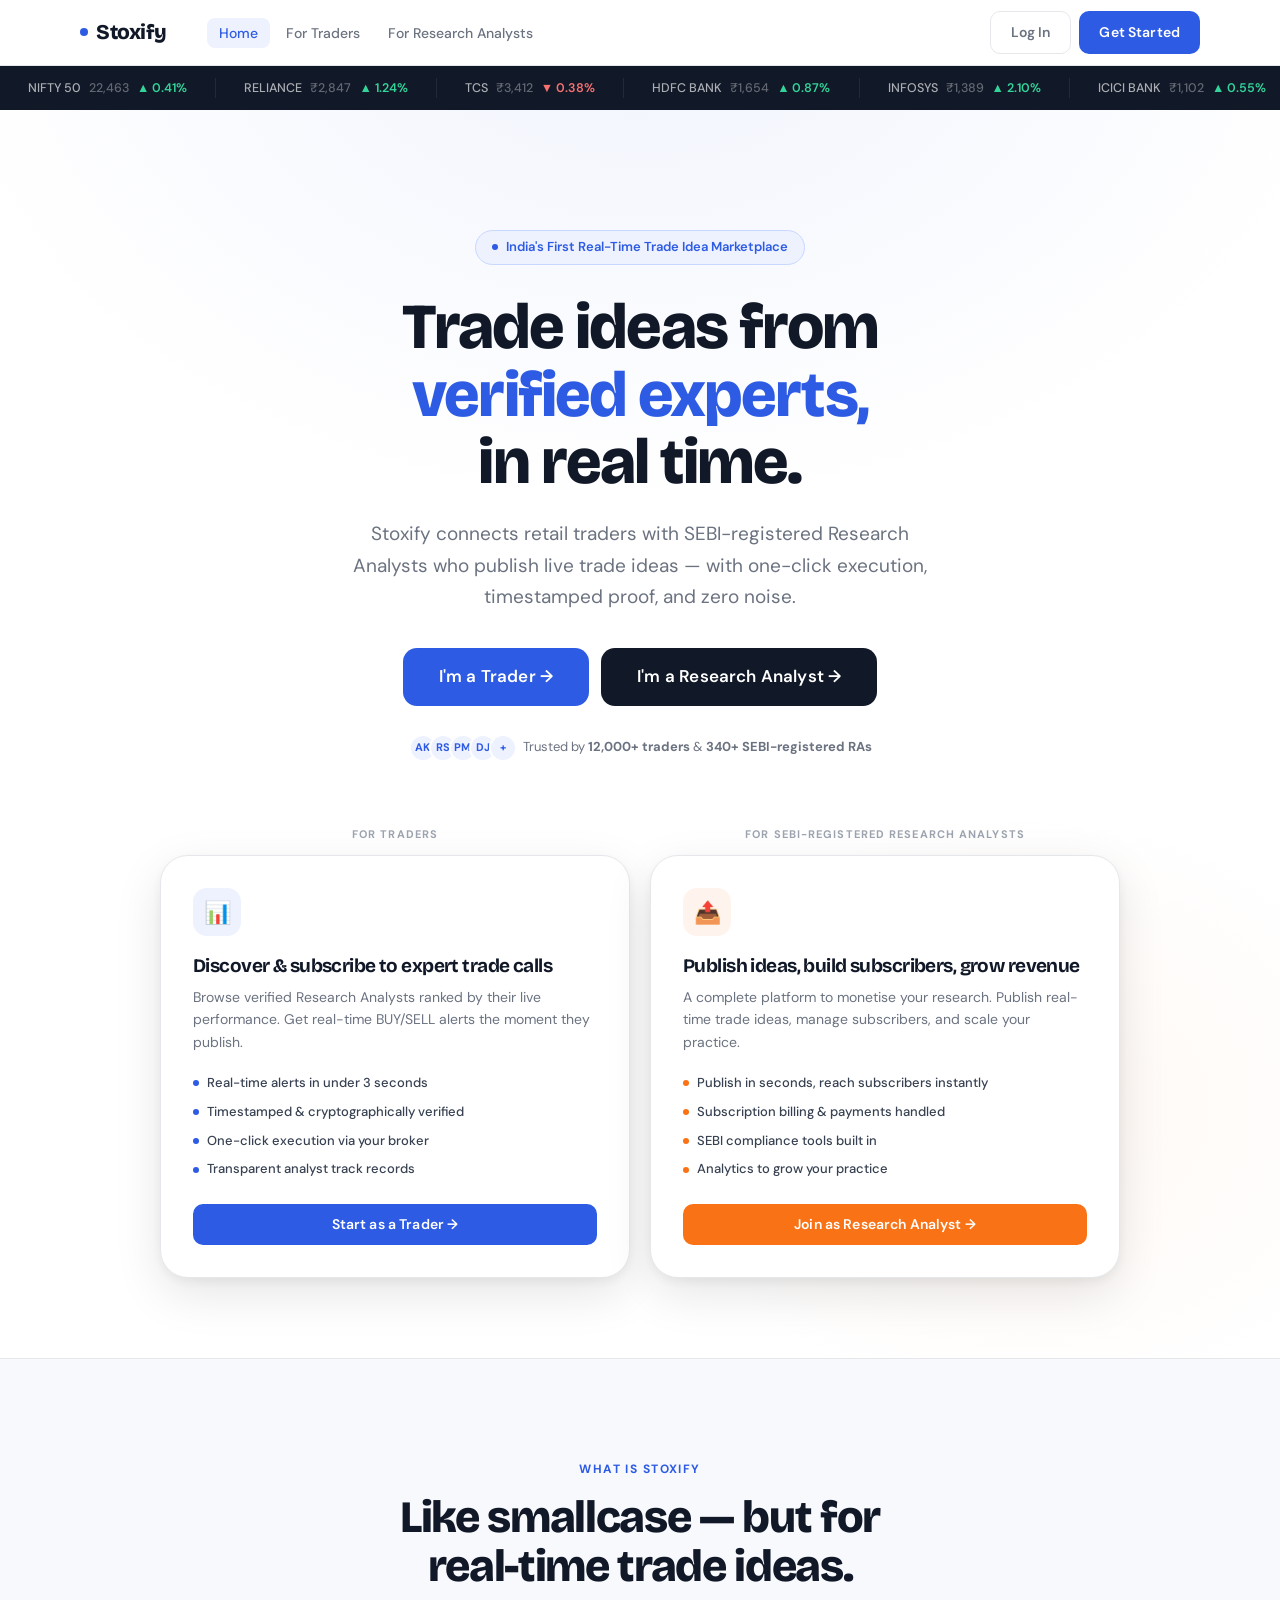
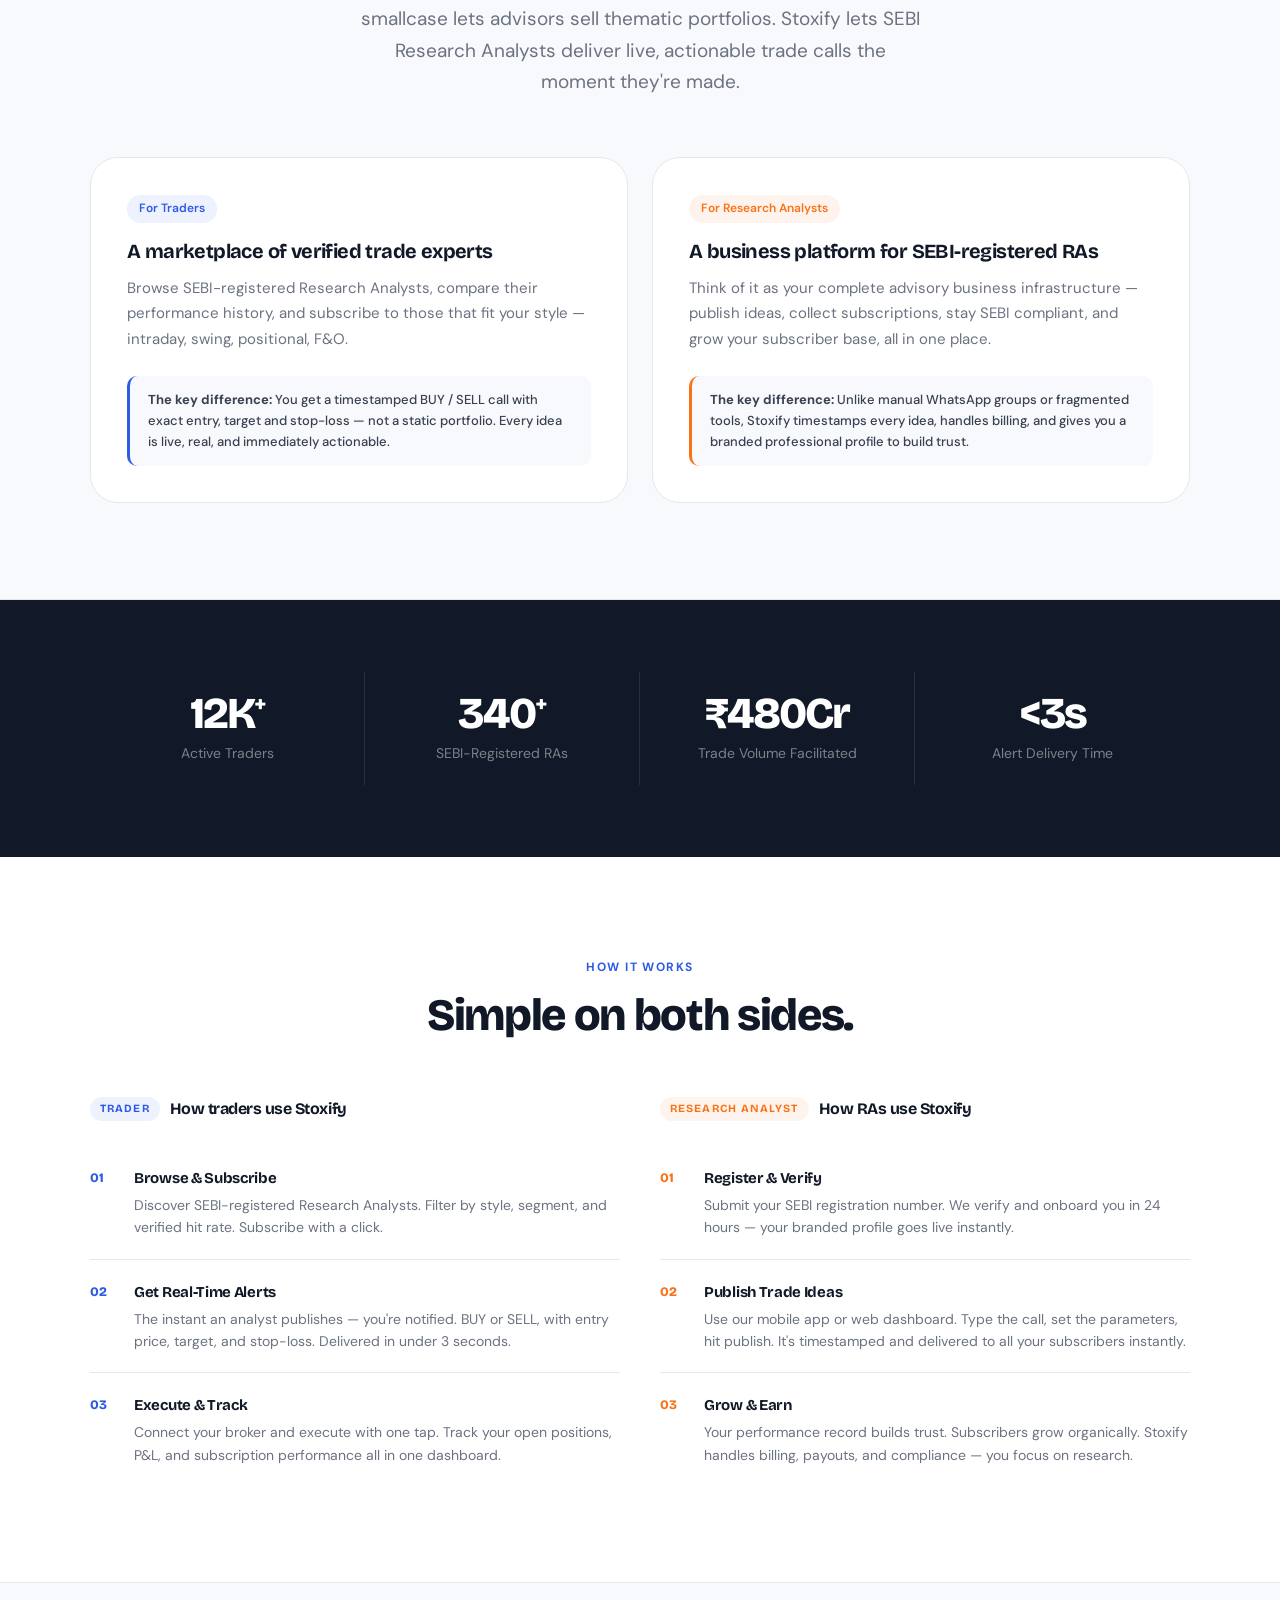
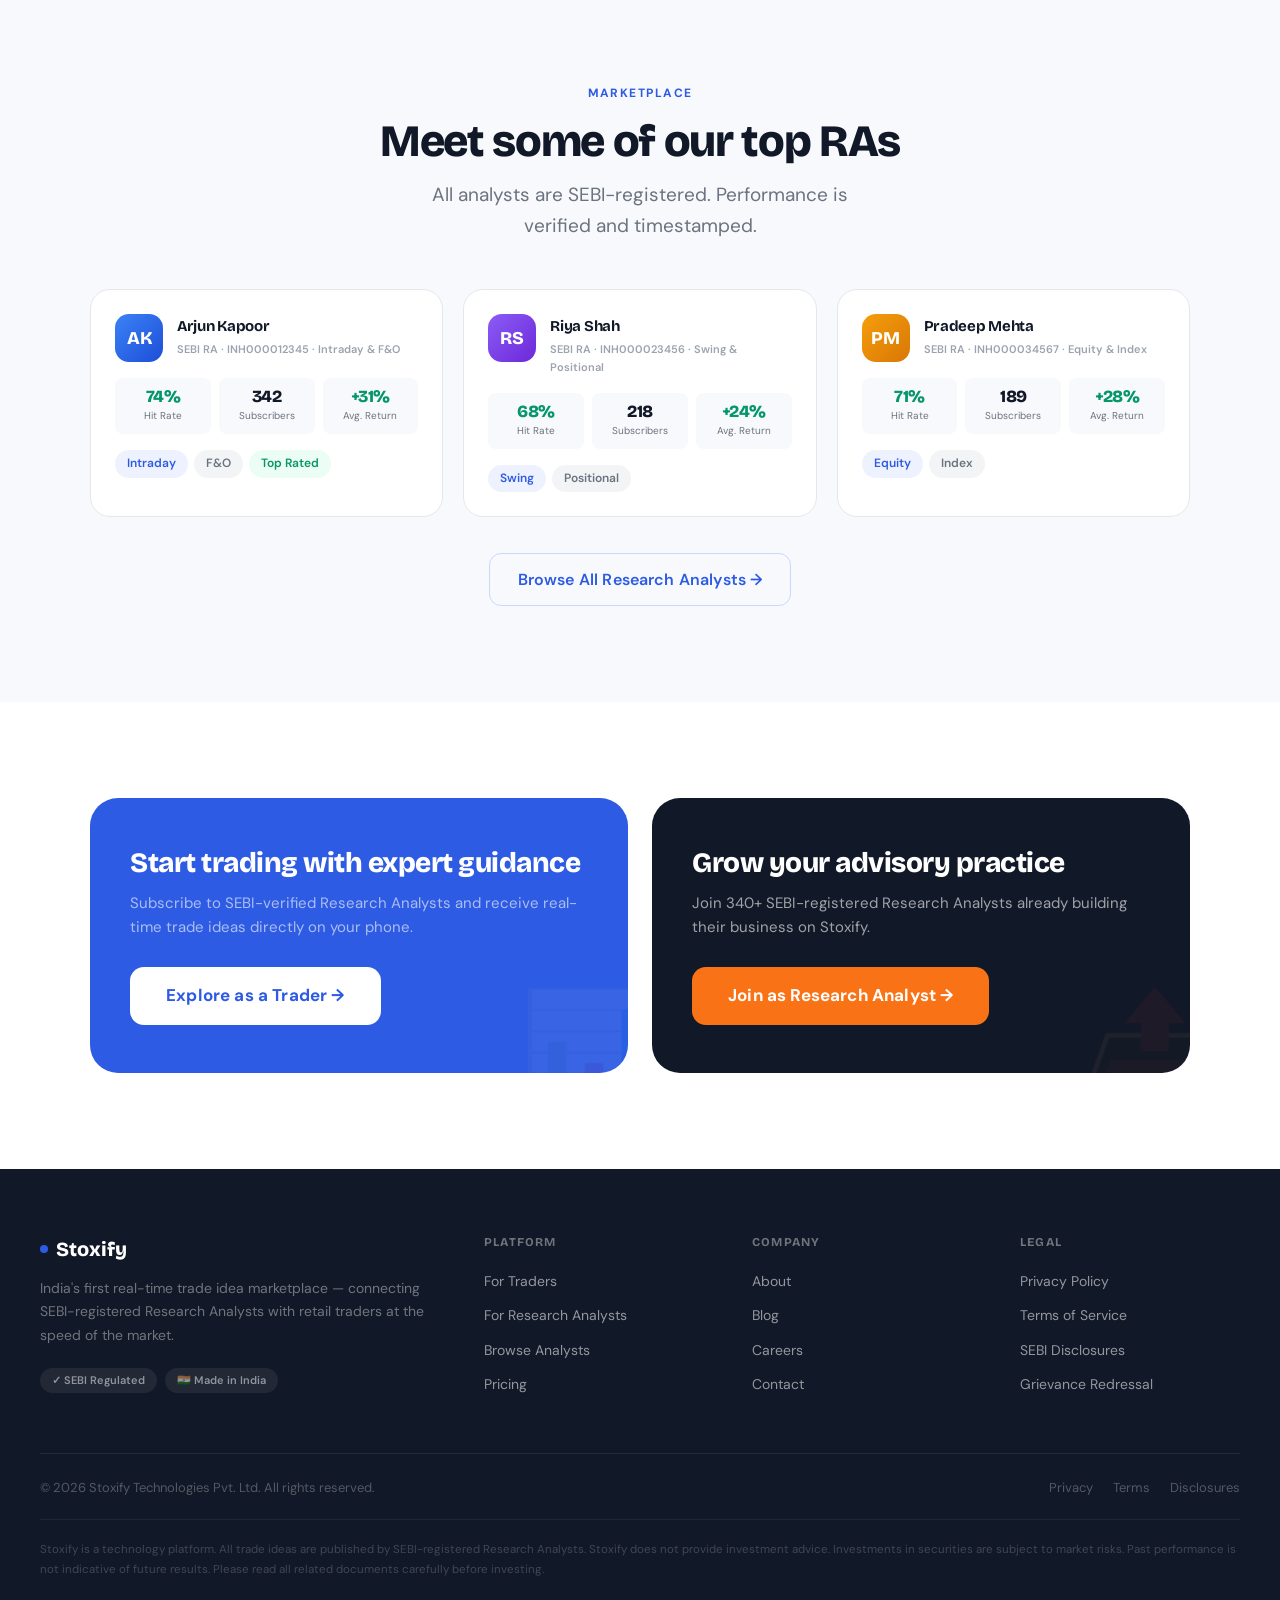
==== index.html @ e39d7443 "Initial commit: Stoxify 2.0 landing page" ====
<!DOCTYPE html>
<html lang="en">
<head>
<meta charset="UTF-8">
<meta name="viewport" content="width=device-width, initial-scale=1.0">
<title>Stoxify — India's Real-Time Trade Idea Marketplace</title>
<link rel="stylesheet" href="shared.css">
<style>
/* ── HERO ── */
.hero {
  min-height: 100vh;
  display: flex; flex-direction: column;
  align-items: center; justify-content: center;
  padding: 120px 40px 80px;
  background: var(--white);
  position: relative; overflow: hidden;
}
.hero-bg {
  position: absolute; inset: 0; z-index: 0;
  background:
    radial-gradient(ellipse 80% 60% at 50% -10%, rgba(45,91,227,0.07) 0%, transparent 70%),
    radial-gradient(ellipse 50% 40% at 80% 80%, rgba(249,115,22,0.05) 0%, transparent 60%);
}
.hero-content {
  position: relative; z-index: 1;
  text-align: center; max-width: 860px;
}
.hero-badge {
  display: inline-flex; align-items: center; gap: 8px;
  background: var(--brand-light); border: 1px solid var(--brand-mid);
  border-radius: 100px; padding: 6px 16px;
  font-size: 13px; font-weight: 600; color: var(--brand);
  margin-bottom: 28px;
  animation: fadeUp 0.5s ease both;
}
.live-dot {
  width: 6px; height: 6px; border-radius: 50%;
  background: var(--brand);
  animation: blink 2s ease-in-out infinite;
}
@keyframes blink { 0%,100%{opacity:1} 50%{opacity:0.3} }
@keyframes fadeUp { from{opacity:0;transform:translateY(16px)} to{opacity:1;transform:translateY(0)} }
.hero h1 {
  margin-bottom: 22px;
  animation: fadeUp 0.5s 0.08s ease both;
}
.hero h1 em { font-style: normal; color: var(--brand); }
.hero .lead {
  max-width: 580px; margin: 0 auto 36px;
  animation: fadeUp 0.5s 0.16s ease both;
}
.hero-ctas {
  display: flex; gap: 12px; justify-content: center; flex-wrap: wrap;
  animation: fadeUp 0.5s 0.24s ease both;
}
.hero-cta-divider {
  display: flex; align-items: center; gap: 8px;
  font-size: 13px; color: var(--muted-2); font-weight: 500;
}
.hero-social-proof {
  display: flex; align-items: center; gap: 6px;
  font-size: 13px; color: var(--muted); margin-top: 28px;
  justify-content: center;
  animation: fadeUp 0.5s 0.32s ease both;
}
.avatar-stack { display: flex; }
.avatar-stack span {
  width: 28px; height: 28px; border-radius: 50%;
  border: 2px solid var(--white);
  background: var(--brand-light);
  display: flex; align-items: center; justify-content: center;
  font-size: 11px; font-weight: 700; color: var(--brand);
  margin-left: -8px;
}
.avatar-stack span:first-child { margin-left: 0; }

/* Hero visual */
.hero-visual {
  position: relative; z-index: 1;
  margin-top: 64px;
  animation: fadeUp 0.6s 0.4s ease both;
  max-width: 960px; width: 100%; margin-inline: auto;
}
.split-cards {
  display: grid; grid-template-columns: 1fr 1fr;
  gap: 20px; align-items: start;
}
.split-label {
  font-size: 11px; font-weight: 700;
  text-transform: uppercase; letter-spacing: 0.1em;
  color: var(--muted-2); margin-bottom: 12px;
  text-align: center;
}
.path-card {
  background: var(--white);
  border: 1.5px solid var(--line);
  border-radius: var(--radius-xl);
  padding: 32px;
  box-shadow: var(--shadow-lg);
  text-align: left;
}
.path-icon {
  width: 48px; height: 48px; border-radius: 14px;
  display: flex; align-items: center; justify-content: center;
  font-size: 22px; margin-bottom: 18px;
}
.pi-blue { background: var(--brand-light); }
.pi-orange { background: var(--orange-light); }
.path-card h3 { margin-bottom: 8px; font-size: 19px; }
.path-card p { font-size: 14px; color: var(--muted); line-height: 1.6; margin-bottom: 20px; }
.path-features { list-style: none; display: flex; flex-direction: column; gap: 8px; margin-bottom: 24px; }
.path-features li {
  display: flex; align-items: center; gap: 8px;
  font-size: 13px; color: var(--ink-2); font-weight: 500;
}
.pf-dot { width: 6px; height: 6px; border-radius: 50%; flex-shrink: 0; }
.pf-blue { background: var(--brand); }
.pf-orange { background: var(--orange); }

/* ── WHAT IS STOXIFY ── */
.what { background: var(--surface); border-top: 1px solid var(--line); border-bottom: 1px solid var(--line); }
.what-inner { max-width: 1100px; margin: 0 auto; }
.what-header { text-align: center; margin-bottom: 60px; }
.what-header .lead { margin: 12px auto 0; max-width: 560px; }
.vs-grid {
  display: grid; grid-template-columns: 1fr 1fr;
  gap: 24px;
}
.vs-card {
  background: var(--white);
  border: 1.5px solid var(--line);
  border-radius: var(--radius-xl);
  padding: 36px;
}
.vs-card-label {
  font-size: 11px; font-weight: 700;
  text-transform: uppercase; letter-spacing: 0.1em;
  color: var(--muted-2); margin-bottom: 8px;
}
.vs-card h3 { margin-bottom: 12px; }
.vs-card p { font-size: 15px; color: var(--muted); line-height: 1.7; margin-bottom: 24px; }
.vs-diff {
  background: var(--surface);
  border-radius: 10px; padding: 14px 18px;
  font-size: 13px; color: var(--ink-2); font-weight: 500;
  border-left: 3px solid var(--brand);
}
.vs-diff.orange { border-left-color: var(--orange); }
.vs-tag { margin-bottom: 16px; }

/* ── HOW IT WORKS ── */
.how { background: var(--white); }
.how-inner { max-width: 1100px; margin: 0 auto; }
.how-header { text-align: center; margin-bottom: 56px; }
.how-grid {
  display: grid; grid-template-columns: 1fr 1fr;
  gap: 40px;
}
.how-col h4 {
  font-family: var(--font-display);
  font-size: 16px; font-weight: 700;
  margin-bottom: 24px;
  display: flex; align-items: center; gap: 10px;
}
.how-col-badge {
  font-size: 11px; font-weight: 700;
  text-transform: uppercase; letter-spacing: 0.1em;
  padding: 3px 10px; border-radius: 100px;
}
.hcb-blue { background: var(--brand-light); color: var(--brand); }
.hcb-orange { background: var(--orange-light); color: var(--orange); }
.how-steps { display: flex; flex-direction: column; gap: 0; }
.how-step {
  display: flex; gap: 16px;
  padding: 20px 0;
  border-bottom: 1px solid var(--line);
}
.how-step:last-child { border-bottom: none; }
.how-step-num {
  font-family: var(--font-display);
  font-size: 13px; font-weight: 800;
  color: var(--brand); width: 28px; flex-shrink: 0;
  padding-top: 2px;
}
.how-step-num.orange { color: var(--orange); }
.how-step-body h5 {
  font-size: 15px; font-weight: 700; margin-bottom: 4px;
  font-family: var(--font-display); letter-spacing: -0.02em;
}
.how-step-body p { font-size: 14px; color: var(--muted); line-height: 1.6; }

/* ── STATS ── */
.stats { background: var(--ink); padding: 72px 40px; }
.stats-inner {
  max-width: 1100px; margin: 0 auto;
  display: grid; grid-template-columns: repeat(4, 1fr);
  gap: 0; text-align: center;
}
.stat {
  padding: 20px 24px;
  border-right: 1px solid rgba(255,255,255,0.1);
}
.stat:last-child { border-right: none; }
.stat-num {
  font-family: var(--font-display);
  font-size: 44px; font-weight: 800;
  color: var(--white); letter-spacing: -2px; line-height: 1;
  margin-bottom: 6px;
}
.stat-num sup { font-size: 24px; vertical-align: super; }
.stat-label { font-size: 14px; color: rgba(255,255,255,0.45); }

/* ── FEATURED ANALYSTS ── */
.analysts { background: var(--surface); border-top: 1px solid var(--line); }
.analysts-header {
  text-align: center; margin-bottom: 48px;
}
.analysts-grid {
  display: grid; grid-template-columns: repeat(3, 1fr);
  gap: 20px; max-width: 1100px; margin: 0 auto 36px;
}
.analyst-card {
  background: var(--white);
  border: 1.5px solid var(--line);
  border-radius: var(--radius-lg);
  padding: 24px;
  cursor: pointer;
  transition: all 0.2s;
}
.analyst-card:hover { box-shadow: var(--shadow-lg); transform: translateY(-3px); border-color: var(--brand-mid); }
.ac-top { display: flex; align-items: flex-start; gap: 14px; margin-bottom: 16px; }
.ac-avatar {
  width: 48px; height: 48px; border-radius: 14px;
  flex-shrink: 0; display: flex; align-items: center; justify-content: center;
  font-family: var(--font-display); font-size: 18px; font-weight: 800;
  color: var(--white);
}
.av1 { background: linear-gradient(135deg,#3B82F6,#1D4ED8); }
.av2 { background: linear-gradient(135deg,#8B5CF6,#6D28D9); }
.av3 { background: linear-gradient(135deg,#F59E0B,#D97706); }
.ac-info h4 {
  font-size: 15px; font-weight: 700; margin-bottom: 3px;
  font-family: var(--font-display); letter-spacing: -0.02em;
}
.ac-sebi { font-size: 11px; font-weight: 600; color: var(--muted-2); }
.ac-stats { display: grid; grid-template-columns: 1fr 1fr 1fr; gap: 8px; margin-bottom: 16px; }
.ac-stat { text-align: center; background: var(--surface); border-radius: 8px; padding: 10px 8px; }
.ac-stat-val {
  font-family: var(--font-display);
  font-size: 17px; font-weight: 800; color: var(--ink);
  letter-spacing: -0.5px; line-height: 1;
}
.ac-stat-val.green { color: var(--green); }
.ac-stat-label { font-size: 10px; color: var(--muted); margin-top: 3px; }
.ac-tags { display: flex; gap: 6px; flex-wrap: wrap; }

/* ── DUAL CTA ── */
.dual-cta { background: var(--white); }
.dual-cta-inner {
  max-width: 1100px; margin: 0 auto;
  display: grid; grid-template-columns: 1fr 1fr;
  gap: 24px;
}
.cta-panel {
  border-radius: var(--radius-xl); padding: 48px 40px;
  position: relative; overflow: hidden;
}
.cta-panel-trader { background: var(--brand); }
.cta-panel-analyst { background: var(--ink); }
.cta-panel h3 {
  font-size: 28px; font-weight: 800;
  color: var(--white); margin-bottom: 10px;
  letter-spacing: -0.5px;
}
.cta-panel p { font-size: 15px; color: rgba(255,255,255,0.6); margin-bottom: 28px; line-height: 1.6; }
.cta-panel-bg {
  position: absolute;
  right: -40px; bottom: -40px;
  font-size: 120px; opacity: 0.06; line-height: 1;
  pointer-events: none; user-select: none;
}

@media (max-width: 860px) {
  .split-cards { grid-template-columns: 1fr; }
  .vs-grid { grid-template-columns: 1fr; }
  .how-grid { grid-template-columns: 1fr; }
  .stats-inner { grid-template-columns: 1fr 1fr; gap: 20px; }
  .stat { border-right: none; border-bottom: 1px solid rgba(255,255,255,0.1); padding: 20px 0; }
  .stat:last-child { border-bottom: none; }
  .analysts-grid { grid-template-columns: 1fr 1fr; }
  .dual-cta-inner { grid-template-columns: 1fr; }
  .hero { padding: 100px 24px 60px; }
  .stats { padding: 56px 24px; }
}
@media (max-width: 560px) {
  .analysts-grid { grid-template-columns: 1fr; }
}
</style>
</head>
<body>

<!-- NAV -->
<nav class="nav">
  <div class="nav-inner">
    <a href="index.html" class="nav-logo"><span class="nav-logo-dot"></span>Stoxify</a>
    <ul class="nav-links">
      <li><a href="index.html" class="active">Home</a></li>
      <li><a href="for-traders.html">For Traders</a></li>
      <li><a href="for-analysts.html">For Research Analysts</a></li>
    </ul>
    <div class="nav-actions">
      <a href="#" class="btn btn-ghost">Log In</a>
      <a href="for-traders.html" class="btn btn-primary">Get Started</a>
    </div>
  </div>
</nav>

<!-- TICKER -->
<div class="ticker-bar" style="margin-top:66px;">
  <div class="ticker-track">
    <span class="ticker-item"><span class="t-sym">NIFTY 50</span><span class="t-price">22,463</span><span class="t-up">▲ 0.41%</span></span>
    <span class="ticker-item"><span class="t-sym">RELIANCE</span><span class="t-price">₹2,847</span><span class="t-up">▲ 1.24%</span></span>
    <span class="ticker-item"><span class="t-sym">TCS</span><span class="t-price">₹3,412</span><span class="t-dn">▼ 0.38%</span></span>
    <span class="ticker-item"><span class="t-sym">HDFC BANK</span><span class="t-price">₹1,654</span><span class="t-up">▲ 0.87%</span></span>
    <span class="ticker-item"><span class="t-sym">INFOSYS</span><span class="t-price">₹1,389</span><span class="t-up">▲ 2.10%</span></span>
    <span class="ticker-item"><span class="t-sym">ICICI BANK</span><span class="t-price">₹1,102</span><span class="t-up">▲ 0.55%</span></span>
    <span class="ticker-item"><span class="t-sym">WIPRO</span><span class="t-price">₹478</span><span class="t-dn">▼ 0.92%</span></span>
    <span class="ticker-item"><span class="t-sym">BAJAJ FIN</span><span class="t-price">₹6,820</span><span class="t-up">▲ 1.65%</span></span>
    <span class="ticker-item"><span class="t-sym">SENSEX</span><span class="t-price">74,119</span><span class="t-up">▲ 0.36%</span></span>
    <!-- duplicate -->
    <span class="ticker-item"><span class="t-sym">NIFTY 50</span><span class="t-price">22,463</span><span class="t-up">▲ 0.41%</span></span>
    <span class="ticker-item"><span class="t-sym">RELIANCE</span><span class="t-price">₹2,847</span><span class="t-up">▲ 1.24%</span></span>
    <span class="ticker-item"><span class="t-sym">TCS</span><span class="t-price">₹3,412</span><span class="t-dn">▼ 0.38%</span></span>
    <span class="ticker-item"><span class="t-sym">HDFC BANK</span><span class="t-price">₹1,654</span><span class="t-up">▲ 0.87%</span></span>
    <span class="ticker-item"><span class="t-sym">INFOSYS</span><span class="t-price">₹1,389</span><span class="t-up">▲ 2.10%</span></span>
    <span class="ticker-item"><span class="t-sym">ICICI BANK</span><span class="t-price">₹1,102</span><span class="t-up">▲ 0.55%</span></span>
    <span class="ticker-item"><span class="t-sym">WIPRO</span><span class="t-price">₹478</span><span class="t-dn">▼ 0.92%</span></span>
    <span class="ticker-item"><span class="t-sym">BAJAJ FIN</span><span class="t-price">₹6,820</span><span class="t-up">▲ 1.65%</span></span>
    <span class="ticker-item"><span class="t-sym">SENSEX</span><span class="t-price">74,119</span><span class="t-up">▲ 0.36%</span></span>
  </div>
</div>

<!-- HERO -->
<section class="hero">
  <div class="hero-bg"></div>
  <div class="hero-content">
    <div class="hero-badge"><span class="live-dot"></span> India's First Real-Time Trade Idea Marketplace</div>
    <h1>Trade ideas from<br><em>verified experts,</em><br>in real time.</h1>
    <p class="lead">Stoxify connects retail traders with SEBI-registered Research Analysts who publish live trade ideas — with one-click execution, timestamped proof, and zero noise.</p>
    <div class="hero-ctas">
      <a href="for-traders.html" class="btn btn-primary btn-xl">I'm a Trader →</a>
      <a href="for-analysts.html" class="btn btn-dark btn-xl">I'm a Research Analyst →</a>
    </div>
    <div class="hero-social-proof">
      <div class="avatar-stack">
        <span>AK</span><span>RS</span><span>PM</span><span>DJ</span><span>+</span>
      </div>
      <span>Trusted by <strong>12,000+ traders</strong> & <strong>340+ SEBI-registered RAs</strong></span>
    </div>
  </div>

  <!-- Path Cards -->
  <div class="hero-visual">
    <div class="split-cards">
      <div>
        <div class="split-label">For Traders</div>
        <div class="path-card">
          <div class="path-icon pi-blue">📊</div>
          <h3>Discover & subscribe to expert trade calls</h3>
          <p>Browse verified Research Analysts ranked by their live performance. Get real-time BUY/SELL alerts the moment they publish.</p>
          <ul class="path-features">
            <li><span class="pf-dot pf-blue"></span>Real-time alerts in under 3 seconds</li>
            <li><span class="pf-dot pf-blue"></span>Timestamped & cryptographically verified</li>
            <li><span class="pf-dot pf-blue"></span>One-click execution via your broker</li>
            <li><span class="pf-dot pf-blue"></span>Transparent analyst track records</li>
          </ul>
          <a href="for-traders.html" class="btn btn-primary" style="width:100%;justify-content:center;">Start as a Trader →</a>
        </div>
      </div>
      <div>
        <div class="split-label">For SEBI-Registered Research Analysts</div>
        <div class="path-card">
          <div class="path-icon pi-orange">📤</div>
          <h3>Publish ideas, build subscribers, grow revenue</h3>
          <p>A complete platform to monetise your research. Publish real-time trade ideas, manage subscribers, and scale your practice.</p>
          <ul class="path-features">
            <li><span class="pf-dot pf-orange"></span>Publish in seconds, reach subscribers instantly</li>
            <li><span class="pf-dot pf-orange"></span>Subscription billing & payments handled</li>
            <li><span class="pf-dot pf-orange"></span>SEBI compliance tools built in</li>
            <li><span class="pf-dot pf-orange"></span>Analytics to grow your practice</li>
          </ul>
          <a href="for-analysts.html" class="btn btn-orange" style="width:100%;justify-content:center;">Join as Research Analyst →</a>
        </div>
      </div>
    </div>
  </div>
</section>

<!-- WHAT IS STOXIFY -->
<section class="what">
  <div class="what-inner">
    <div class="what-header reveal">
      <span class="section-tag">What is Stoxify</span>
      <h2>Like smallcase — but for<br>real-time trade ideas.</h2>
      <p class="lead">smallcase lets advisors sell thematic portfolios. Stoxify lets SEBI Research Analysts deliver live, actionable trade calls the moment they're made.</p>
    </div>
    <div class="vs-grid">
      <div class="vs-card reveal">
        <div class="vs-tag"><span class="chip chip-blue">For Traders</span></div>
        <h3>A marketplace of verified trade experts</h3>
        <p>Browse SEBI-registered Research Analysts, compare their performance history, and subscribe to those that fit your style — intraday, swing, positional, F&O.</p>
        <div class="vs-diff">
          <strong>The key difference:</strong> You get a timestamped BUY / SELL call with exact entry, target and stop-loss — not a static portfolio. Every idea is live, real, and immediately actionable.
        </div>
      </div>
      <div class="vs-card reveal d2">
        <div class="vs-tag"><span class="chip chip-orange">For Research Analysts</span></div>
        <h3>A business platform for SEBI-registered RAs</h3>
        <p>Think of it as your complete advisory business infrastructure — publish ideas, collect subscriptions, stay SEBI compliant, and grow your subscriber base, all in one place.</p>
        <div class="vs-diff orange">
          <strong>The key difference:</strong> Unlike manual WhatsApp groups or fragmented tools, Stoxify timestamps every idea, handles billing, and gives you a branded professional profile to build trust.
        </div>
      </div>
    </div>
  </div>
</section>

<!-- STATS -->
<div class="stats">
  <div class="stats-inner">
    <div class="stat reveal">
      <div class="stat-num">12K<sup>+</sup></div>
      <div class="stat-label">Active Traders</div>
    </div>
    <div class="stat reveal d1">
      <div class="stat-num">340<sup>+</sup></div>
      <div class="stat-label">SEBI-Registered RAs</div>
    </div>
    <div class="stat reveal d2">
      <div class="stat-num">₹480Cr</div>
      <div class="stat-label">Trade Volume Facilitated</div>
    </div>
    <div class="stat reveal d3">
      <div class="stat-num">&lt;3s</div>
      <div class="stat-label">Alert Delivery Time</div>
    </div>
  </div>
</div>

<!-- HOW IT WORKS -->
<section class="how" id="how">
  <div class="how-inner">
    <div class="how-header reveal">
      <span class="section-tag">How It Works</span>
      <h2>Simple on both sides.</h2>
    </div>
    <div class="how-grid">
      <div class="how-col reveal">
        <h4><span class="how-col-badge hcb-blue">Trader</span> How traders use Stoxify</h4>
        <div class="how-steps">
          <div class="how-step">
            <div class="how-step-num">01</div>
            <div class="how-step-body">
              <h5>Browse & Subscribe</h5>
              <p>Discover SEBI-registered Research Analysts. Filter by style, segment, and verified hit rate. Subscribe with a click.</p>
            </div>
          </div>
          <div class="how-step">
            <div class="how-step-num">02</div>
            <div class="how-step-body">
              <h5>Get Real-Time Alerts</h5>
              <p>The instant an analyst publishes — you're notified. BUY or SELL, with entry price, target, and stop-loss. Delivered in under 3 seconds.</p>
            </div>
          </div>
          <div class="how-step">
            <div class="how-step-num">03</div>
            <div class="how-step-body">
              <h5>Execute & Track</h5>
              <p>Connect your broker and execute with one tap. Track your open positions, P&L, and subscription performance all in one dashboard.</p>
            </div>
          </div>
        </div>
      </div>
      <div class="how-col reveal d2">
        <h4><span class="how-col-badge hcb-orange">Research Analyst</span> How RAs use Stoxify</h4>
        <div class="how-steps">
          <div class="how-step">
            <div class="how-step-num how-step-num orange">01</div>
            <div class="how-step-body">
              <h5>Register & Verify</h5>
              <p>Submit your SEBI registration number. We verify and onboard you in 24 hours — your branded profile goes live instantly.</p>
            </div>
          </div>
          <div class="how-step">
            <div class="how-step-num how-step-num orange">02</div>
            <div class="how-step-body">
              <h5>Publish Trade Ideas</h5>
              <p>Use our mobile app or web dashboard. Type the call, set the parameters, hit publish. It's timestamped and delivered to all your subscribers instantly.</p>
            </div>
          </div>
          <div class="how-step">
            <div class="how-step-num how-step-num orange">03</div>
            <div class="how-step-body">
              <h5>Grow & Earn</h5>
              <p>Your performance record builds trust. Subscribers grow organically. Stoxify handles billing, payouts, and compliance — you focus on research.</p>
            </div>
          </div>
        </div>
      </div>
    </div>
  </div>
</section>

<!-- FEATURED ANALYSTS -->
<section class="analysts">
  <div class="container">
    <div class="analysts-header reveal">
      <span class="section-tag">Marketplace</span>
      <h2>Meet some of our top RAs</h2>
      <p class="lead" style="margin:12px auto 0;max-width:480px;">All analysts are SEBI-registered. Performance is verified and timestamped.</p>
    </div>
    <div class="analysts-grid">
      <div class="analyst-card reveal">
        <div class="ac-top">
          <div class="ac-avatar av1">AK</div>
          <div class="ac-info">
            <h4>Arjun Kapoor</h4>
            <div class="ac-sebi">SEBI RA · INH000012345 · Intraday & F&O</div>
          </div>
        </div>
        <div class="ac-stats">
          <div class="ac-stat"><div class="ac-stat-val green">74%</div><div class="ac-stat-label">Hit Rate</div></div>
          <div class="ac-stat"><div class="ac-stat-val">342</div><div class="ac-stat-label">Subscribers</div></div>
          <div class="ac-stat"><div class="ac-stat-val green">+31%</div><div class="ac-stat-label">Avg. Return</div></div>
        </div>
        <div class="ac-tags">
          <span class="chip chip-blue">Intraday</span>
          <span class="chip chip-gray">F&O</span>
          <span class="chip chip-green">Top Rated</span>
        </div>
      </div>
      <div class="analyst-card reveal d1">
        <div class="ac-top">
          <div class="ac-avatar av2">RS</div>
          <div class="ac-info">
            <h4>Riya Shah</h4>
            <div class="ac-sebi">SEBI RA · INH000023456 · Swing & Positional</div>
          </div>
        </div>
        <div class="ac-stats">
          <div class="ac-stat"><div class="ac-stat-val green">68%</div><div class="ac-stat-label">Hit Rate</div></div>
          <div class="ac-stat"><div class="ac-stat-val">218</div><div class="ac-stat-label">Subscribers</div></div>
          <div class="ac-stat"><div class="ac-stat-val green">+24%</div><div class="ac-stat-label">Avg. Return</div></div>
        </div>
        <div class="ac-tags">
          <span class="chip chip-blue">Swing</span>
          <span class="chip chip-gray">Positional</span>
        </div>
      </div>
      <div class="analyst-card reveal d2">
        <div class="ac-top">
          <div class="ac-avatar av3">PM</div>
          <div class="ac-info">
            <h4>Pradeep Mehta</h4>
            <div class="ac-sebi">SEBI RA · INH000034567 · Equity & Index</div>
          </div>
        </div>
        <div class="ac-stats">
          <div class="ac-stat"><div class="ac-stat-val green">71%</div><div class="ac-stat-label">Hit Rate</div></div>
          <div class="ac-stat"><div class="ac-stat-val">189</div><div class="ac-stat-label">Subscribers</div></div>
          <div class="ac-stat"><div class="ac-stat-val green">+28%</div><div class="ac-stat-label">Avg. Return</div></div>
        </div>
        <div class="ac-tags">
          <span class="chip chip-blue">Equity</span>
          <span class="chip chip-gray">Index</span>
        </div>
      </div>
    </div>
    <div style="text-align:center;" class="reveal">
      <a href="for-traders.html" class="btn btn-outline btn-lg">Browse All Research Analysts →</a>
    </div>
  </div>
</section>

<!-- DUAL CTA -->
<section class="dual-cta">
  <div class="dual-cta-inner">
    <div class="cta-panel cta-panel-trader reveal">
      <div class="cta-panel-bg">📊</div>
      <h3>Start trading with expert guidance</h3>
      <p>Subscribe to SEBI-verified Research Analysts and receive real-time trade ideas directly on your phone.</p>
      <a href="for-traders.html" class="btn btn-xl" style="background:white;color:var(--brand);font-weight:700;">Explore as a Trader →</a>
    </div>
    <div class="cta-panel cta-panel-analyst reveal d2">
      <div class="cta-panel-bg">📤</div>
      <h3>Grow your advisory practice</h3>
      <p>Join 340+ SEBI-registered Research Analysts already building their business on Stoxify.</p>
      <a href="for-analysts.html" class="btn btn-xl btn-orange" style="font-weight:700;">Join as Research Analyst →</a>
    </div>
  </div>
</section>

<!-- FOOTER -->
<footer>
  <div class="footer-inner">
    <div class="footer-grid">
      <div>
        <a href="index.html" class="footer-logo"><span class="nav-logo-dot"></span>Stoxify</a>
        <p class="footer-tagline">India's first real-time trade idea marketplace — connecting SEBI-registered Research Analysts with retail traders at the speed of the market.</p>
        <div style="display:flex;gap:8px;flex-wrap:wrap;">
          <span class="chip" style="background:rgba(255,255,255,0.07);color:rgba(255,255,255,0.5);font-size:11px;">✓ SEBI Regulated</span>
          <span class="chip" style="background:rgba(255,255,255,0.07);color:rgba(255,255,255,0.5);font-size:11px;">🇮🇳 Made in India</span>
        </div>
      </div>
      <div class="footer-col">
        <h5>Platform</h5>
        <ul>
          <li><a href="for-traders.html">For Traders</a></li>
          <li><a href="for-analysts.html">For Research Analysts</a></li>
          <li><a href="#">Browse Analysts</a></li>
          <li><a href="#">Pricing</a></li>
        </ul>
      </div>
      <div class="footer-col">
        <h5>Company</h5>
        <ul>
          <li><a href="#">About</a></li>
          <li><a href="#">Blog</a></li>
          <li><a href="#">Careers</a></li>
          <li><a href="#">Contact</a></li>
        </ul>
      </div>
      <div class="footer-col">
        <h5>Legal</h5>
        <ul>
          <li><a href="#">Privacy Policy</a></li>
          <li><a href="#">Terms of Service</a></li>
          <li><a href="#">SEBI Disclosures</a></li>
          <li><a href="#">Grievance Redressal</a></li>
        </ul>
      </div>
    </div>
    <div class="footer-bottom">
      <div class="footer-copy">© 2026 Stoxify Technologies Pvt. Ltd. All rights reserved.</div>
      <div class="footer-legal">
        <a href="#">Privacy</a><a href="#">Terms</a><a href="#">Disclosures</a>
      </div>
    </div>
    <p class="footer-disclaimer">Stoxify is a technology platform. All trade ideas are published by SEBI-registered Research Analysts. Stoxify does not provide investment advice. Investments in securities are subject to market risks. Past performance is not indicative of future results. Please read all related documents carefully before investing.</p>
  </div>
</footer>

<script>
const obs = new IntersectionObserver(entries => {
  entries.forEach(e => { if (e.isIntersecting) { e.target.classList.add('visible'); obs.unobserve(e.target); }});
}, { threshold: 0.1, rootMargin: '0px 0px -40px 0px' });
document.querySelectorAll('.reveal').forEach(el => obs.observe(el));
</script>
</body>
</html>
---- shared.css ----
@import url('https://fonts.googleapis.com/css2?family=Bricolage+Grotesque:opsz,wght@12..96,400;12..96,500;12..96,600;12..96,700;12..96,800&family=DM+Sans:ital,opsz,wght@0,9..40,300;0,9..40,400;0,9..40,500;0,9..40,600;1,9..40,400&display=swap');

:root {
  --brand: #2D5BE3;
  --brand-dark: #1E44C0;
  --brand-light: #EEF2FF;
  --brand-mid: #C7D7FF;
  --orange: #F97316;
  --orange-light: #FFF4ED;
  --green: #059669;
  --green-light: #ECFDF5;
  --red: #DC2626;
  --red-light: #FEF2F2;
  --ink: #111827;
  --ink-2: #374151;
  --muted: #6B7280;
  --muted-2: #9CA3AF;
  --line: #E5E7EB;
  --line-2: #F3F4F6;
  --surface: #F8F9FC;
  --white: #FFFFFF;
  --font-display: 'Bricolage Grotesque', sans-serif;
  --font-body: 'DM Sans', sans-serif;
  --shadow-sm: 0 1px 3px rgba(0,0,0,0.08), 0 1px 2px rgba(0,0,0,0.06);
  --shadow-md: 0 4px 16px rgba(0,0,0,0.08), 0 2px 6px rgba(0,0,0,0.05);
  --shadow-lg: 0 16px 48px rgba(0,0,0,0.1), 0 4px 12px rgba(0,0,0,0.06);
  --shadow-xl: 0 32px 80px rgba(0,0,0,0.12), 0 8px 24px rgba(0,0,0,0.07);
  --radius: 12px;
  --radius-lg: 20px;
  --radius-xl: 28px;
}

*, *::before, *::after { box-sizing: border-box; margin: 0; padding: 0; }
html { scroll-behavior: smooth; }
body {
  font-family: var(--font-body);
  background: var(--white);
  color: var(--ink);
  -webkit-font-smoothing: antialiased;
  overflow-x: hidden;
  line-height: 1.6;
}

/* ── NAV ── */
.nav {
  position: fixed; top: 0; left: 0; right: 0; z-index: 200;
  background: rgba(255,255,255,0.92);
  backdrop-filter: blur(16px);
  -webkit-backdrop-filter: blur(16px);
  border-bottom: 1px solid var(--line);
  height: 66px;
  display: flex; align-items: center;
}
.nav-inner {
  max-width: 1200px; width: 100%; margin: 0 auto;
  padding: 0 40px;
  display: flex; align-items: center; gap: 40px;
}
.nav-logo {
  font-family: var(--font-display);
  font-size: 21px; font-weight: 800;
  color: var(--ink);
  text-decoration: none;
  letter-spacing: -0.5px;
  display: flex; align-items: center; gap: 8px;
  flex-shrink: 0;
}
.nav-logo-dot {
  width: 8px; height: 8px;
  background: var(--brand);
  border-radius: 50%;
  display: inline-block;
}
.nav-links {
  display: flex; align-items: center; gap: 4px;
  list-style: none; flex: 1;
}
.nav-links a {
  font-size: 14px; font-weight: 500;
  color: var(--muted);
  text-decoration: none;
  padding: 6px 12px; border-radius: 8px;
  transition: all 0.15s;
}
.nav-links a:hover { color: var(--ink); background: var(--line-2); }
.nav-links a.active { color: var(--brand); background: var(--brand-light); }
.nav-actions { display: flex; gap: 8px; margin-left: auto; }
.btn {
  display: inline-flex; align-items: center; gap: 6px;
  font-family: var(--font-body); font-size: 14px; font-weight: 600;
  padding: 9px 20px; border-radius: 10px;
  border: none; cursor: pointer; text-decoration: none;
  transition: all 0.18s; white-space: nowrap; letter-spacing: 0.01em;
}
.btn-sm { font-size: 13px; padding: 7px 16px; border-radius: 8px; }
.btn-lg { font-size: 16px; padding: 13px 28px; border-radius: 12px; }
.btn-xl { font-size: 17px; padding: 15px 36px; border-radius: 14px; }
.btn-ghost { background: transparent; color: var(--muted); border: 1.5px solid var(--line); }
.btn-ghost:hover { color: var(--ink); border-color: var(--ink-2); background: var(--line-2); }
.btn-primary { background: var(--brand); color: var(--white); }
.btn-primary:hover { background: var(--brand-dark); transform: translateY(-1px); box-shadow: 0 6px 20px rgba(45,91,227,0.3); }
.btn-orange { background: var(--orange); color: var(--white); }
.btn-orange:hover { background: #EA6F0C; transform: translateY(-1px); box-shadow: 0 6px 20px rgba(249,115,22,0.3); }
.btn-outline { background: transparent; color: var(--brand); border: 1.5px solid var(--brand-mid); }
.btn-outline:hover { background: var(--brand-light); }
.btn-dark { background: var(--ink); color: var(--white); }
.btn-dark:hover { background: var(--ink-2); transform: translateY(-1px); box-shadow: var(--shadow-md); }

/* ── SECTION BASE ── */
section { padding: 96px 40px; }
.container { max-width: 1200px; margin: 0 auto; }
.section-tag {
  display: inline-flex; align-items: center; gap: 6px;
  font-size: 12px; font-weight: 700;
  text-transform: uppercase; letter-spacing: 0.12em;
  color: var(--brand); margin-bottom: 14px;
}
.section-tag-orange { color: var(--orange); }
h1, h2, h3, h4 { font-family: var(--font-display); letter-spacing: -0.03em; }
h1 { font-size: clamp(38px, 5vw, 64px); font-weight: 800; line-height: 1.06; color: var(--ink); }
h2 { font-size: clamp(28px, 3.5vw, 48px); font-weight: 800; line-height: 1.1; color: var(--ink); }
h3 { font-size: 20px; font-weight: 700; line-height: 1.25; }
.lead {
  font-size: clamp(16px, 1.8vw, 19px); color: var(--muted);
  line-height: 1.65; font-weight: 400;
}

/* ── REVEAL ── */
.reveal { opacity: 0; transform: translateY(22px); transition: opacity 0.55s ease, transform 0.55s ease; }
.reveal.visible { opacity: 1; transform: translateY(0); }
.d1 { transition-delay: 0.08s; }
.d2 { transition-delay: 0.16s; }
.d3 { transition-delay: 0.24s; }
.d4 { transition-delay: 0.32s; }

/* ── FOOTER ── */
footer {
  background: var(--ink);
  padding: 64px 40px 36px;
}
.footer-inner { max-width: 1200px; margin: 0 auto; }
.footer-grid {
  display: grid; grid-template-columns: 1.8fr 1fr 1fr 1fr;
  gap: 48px; margin-bottom: 56px;
}
.footer-logo {
  font-family: var(--font-display);
  font-size: 20px; font-weight: 800;
  color: var(--white);
  display: flex; align-items: center; gap: 8px;
  margin-bottom: 12px; text-decoration: none;
}
.footer-tagline { font-size: 14px; color: rgba(255,255,255,0.4); line-height: 1.7; margin-bottom: 20px; }
.footer-col h5 {
  font-family: var(--font-display);
  font-size: 12px; font-weight: 700;
  text-transform: uppercase; letter-spacing: 0.1em;
  color: rgba(255,255,255,0.4); margin-bottom: 16px;
}
.footer-col ul { list-style: none; display: flex; flex-direction: column; gap: 9px; }
.footer-col a { font-size: 14px; color: rgba(255,255,255,0.55); text-decoration: none; transition: color 0.15s; }
.footer-col a:hover { color: var(--white); }
.footer-bottom {
  border-top: 1px solid rgba(255,255,255,0.08);
  padding-top: 24px;
  display: flex; justify-content: space-between; align-items: center;
  flex-wrap: wrap; gap: 12px;
}
.footer-copy { font-size: 13px; color: rgba(255,255,255,0.28); }
.footer-legal { display: flex; gap: 20px; }
.footer-legal a { font-size: 13px; color: rgba(255,255,255,0.28); text-decoration: none; }
.footer-legal a:hover { color: rgba(255,255,255,0.6); }
.footer-disclaimer {
  margin-top: 20px;
  font-size: 11.5px; color: rgba(255,255,255,0.2);
  line-height: 1.75; border-top: 1px solid rgba(255,255,255,0.06);
  padding-top: 20px;
}

/* ── TICKER ── */
.ticker-bar {
  background: var(--ink);
  height: 44px; overflow: hidden;
  display: flex; align-items: center;
}
.ticker-track {
  display: flex; white-space: nowrap;
  animation: tick 30s linear infinite;
}
.ticker-item {
  display: inline-flex; align-items: center; gap: 8px;
  padding: 0 28px; font-size: 12.5px; font-weight: 500;
  border-right: 1px solid rgba(255,255,255,0.08);
}
.t-sym { color: rgba(255,255,255,0.65); }
.t-price { color: rgba(255,255,255,0.35); }
.t-up { color: #34D399; font-weight: 600; }
.t-dn { color: #F87171; font-weight: 600; }
@keyframes tick { 0% { transform: translateX(0); } 100% { transform: translateX(-50%); } }

/* ── BADGE CHIPS ── */
.chip {
  display: inline-flex; align-items: center; gap: 5px;
  font-size: 12px; font-weight: 600;
  padding: 4px 12px; border-radius: 100px;
}
.chip-blue { background: var(--brand-light); color: var(--brand); }
.chip-green { background: var(--green-light); color: var(--green); }
.chip-orange { background: var(--orange-light); color: var(--orange); }
.chip-gray { background: var(--line-2); color: var(--muted); }

/* ── CARD ── */
.card {
  background: var(--white);
  border: 1.5px solid var(--line);
  border-radius: var(--radius-lg);
  transition: box-shadow 0.2s, transform 0.2s;
}
.card:hover { box-shadow: var(--shadow-lg); transform: translateY(-2px); }

/* ── RESPONSIVE ── */
@media (max-width: 860px) {
  .nav-links { display: none; }
  section { padding: 64px 24px; }
  .footer-grid { grid-template-columns: 1fr 1fr; gap: 32px; }
  footer { padding: 48px 24px 28px; }
}
@media (max-width: 540px) {
  section { padding: 56px 20px; }
  .btn-xl { font-size: 15px; padding: 13px 24px; }
}
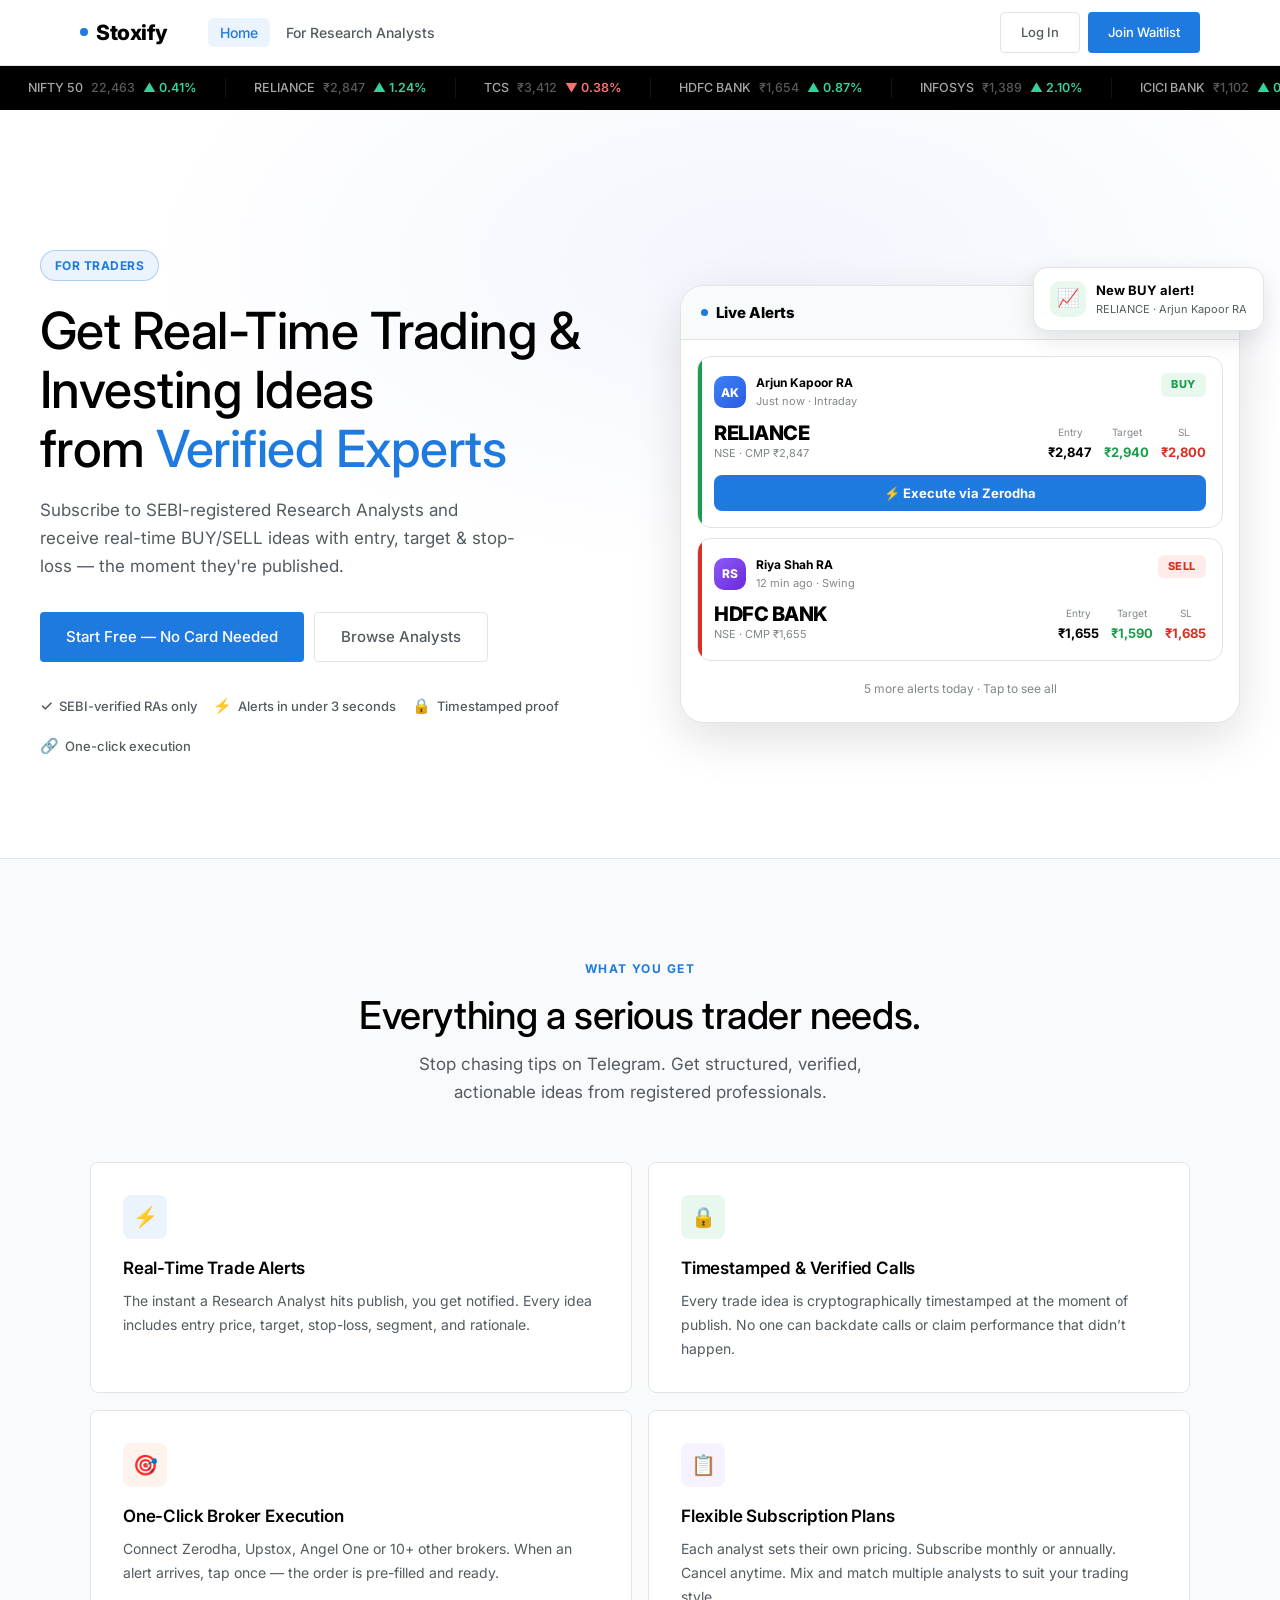
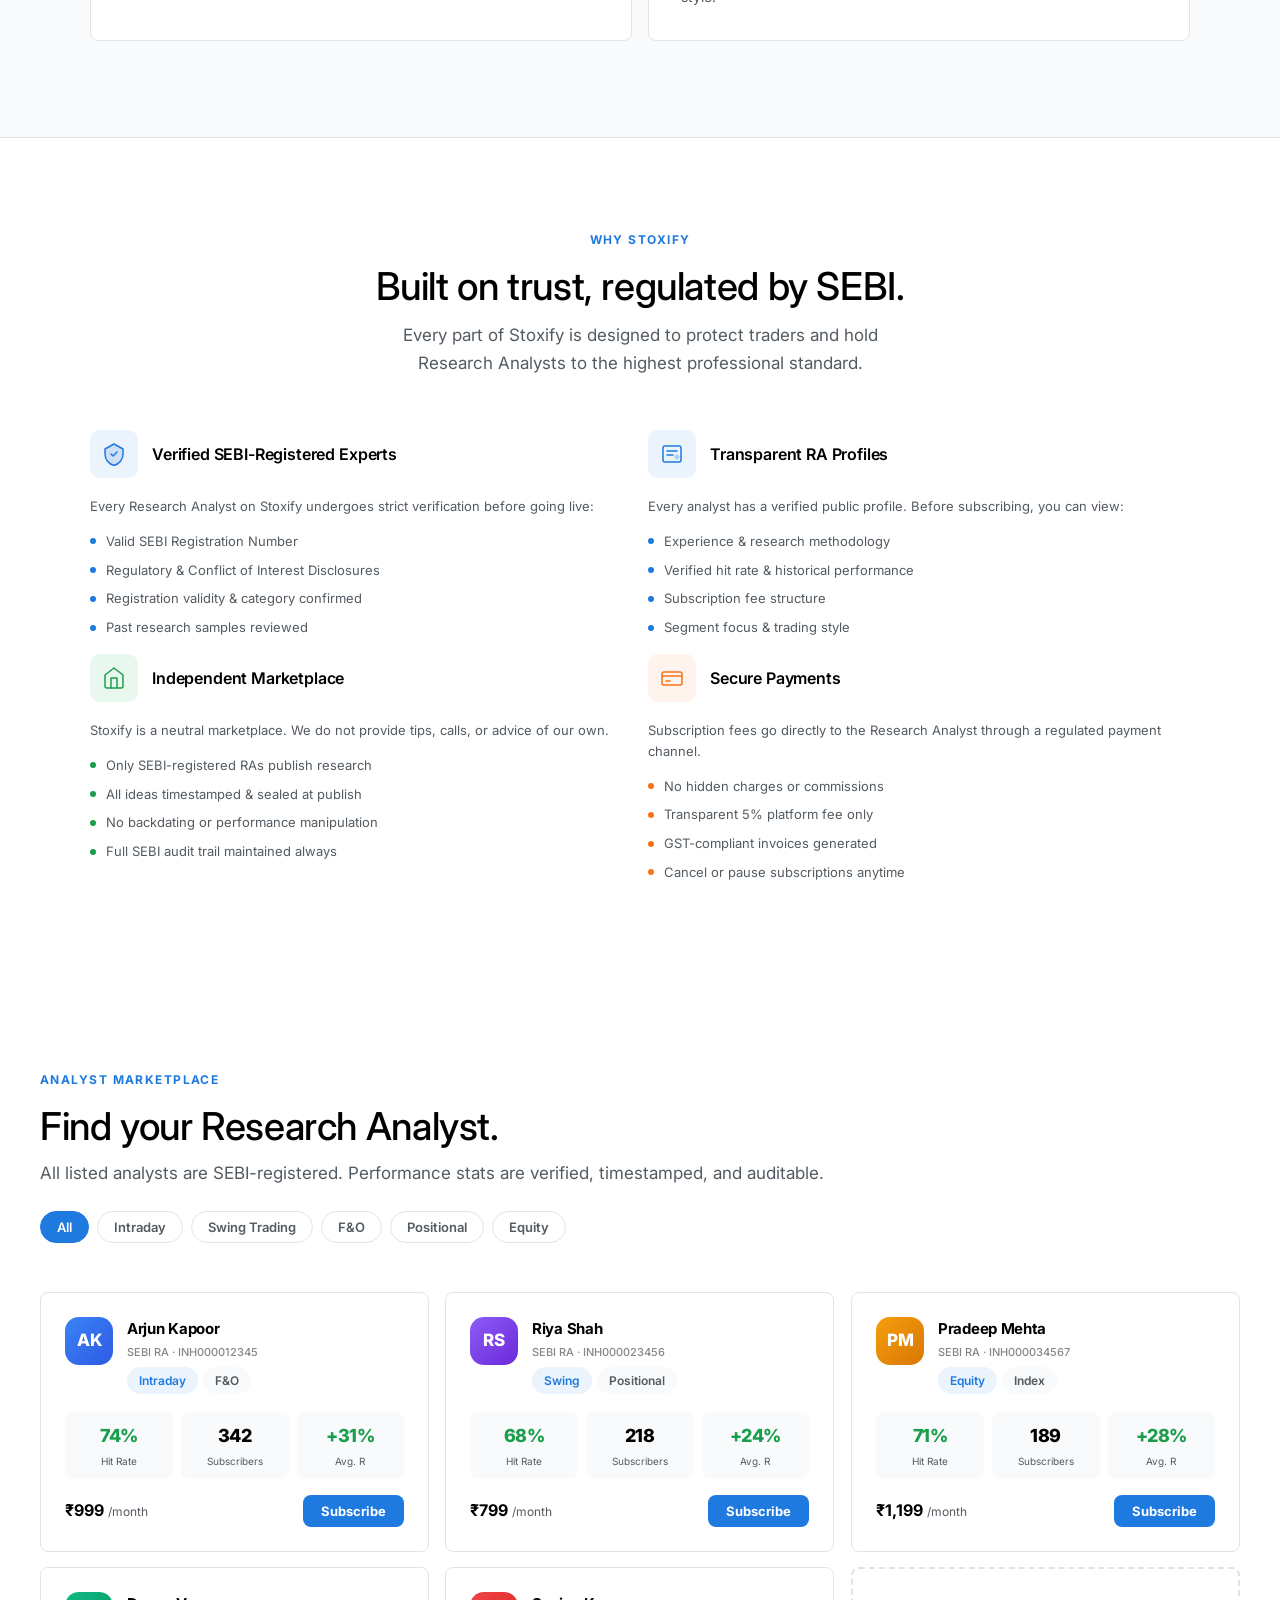
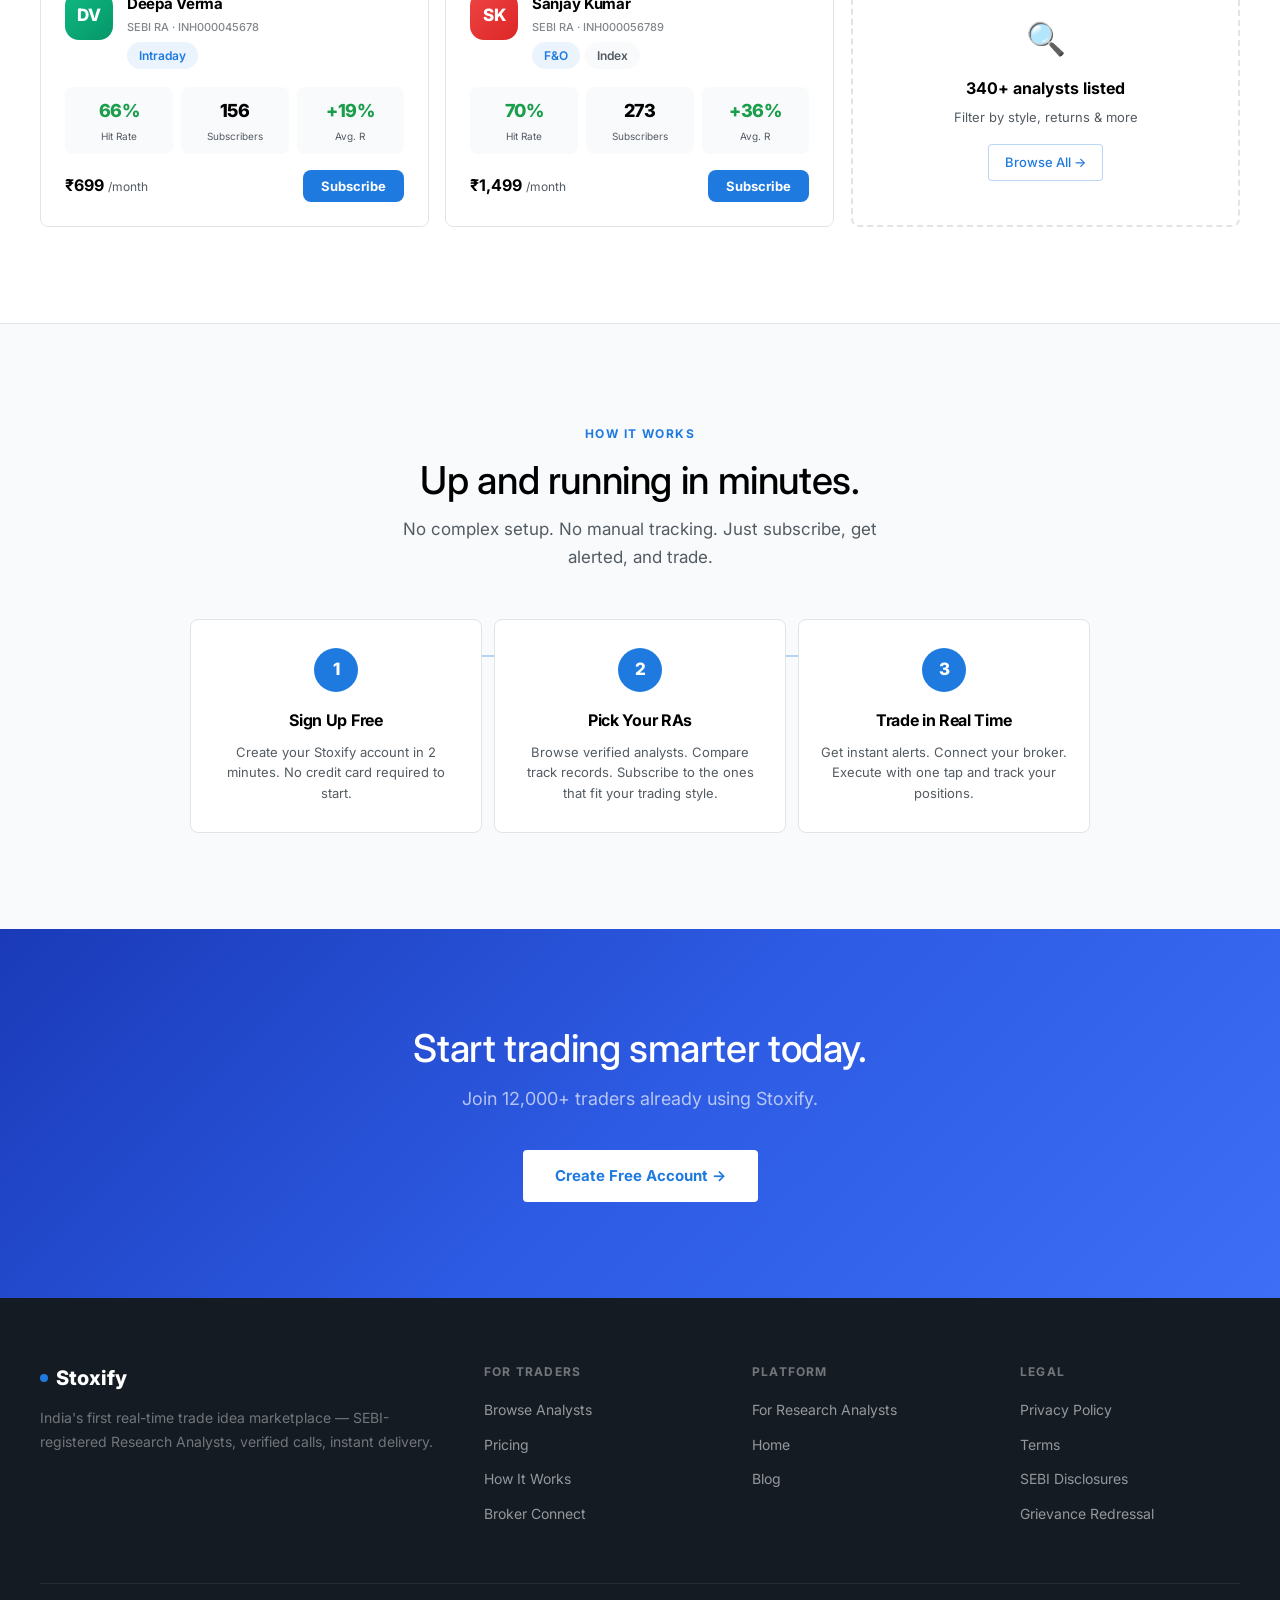
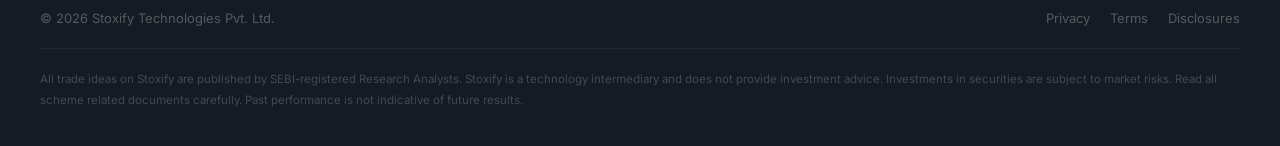
==== commit d09c105d: "feat: complete Stoxify 2.0 landing pages - Trader page as main landing page (index.html) - Research " ====
--- a/index.html
+++ b/index.html
@@ -3,298 +3,369 @@
 <head>
 <meta charset="UTF-8">
 <meta name="viewport" content="width=device-width, initial-scale=1.0">
-<title>Stoxify — India's Real-Time Trade Idea Marketplace</title>
+<title>Stoxify — Get Real-Time Trade Ideas from SEBI-Registered Research Analysts</title>
 <link rel="stylesheet" href="shared.css">
 <style>
 /* ── HERO ── */
 .hero {
-  min-height: 100vh;
-  display: flex; flex-direction: column;
-  align-items: center; justify-content: center;
-  padding: 120px 40px 80px;
+  padding: 140px 40px 100px;
   background: var(--white);
   position: relative; overflow: hidden;
 }
 .hero-bg {
   position: absolute; inset: 0; z-index: 0;
-  background:
-    radial-gradient(ellipse 80% 60% at 50% -10%, rgba(45,91,227,0.07) 0%, transparent 70%),
-    radial-gradient(ellipse 50% 40% at 80% 80%, rgba(249,115,22,0.05) 0%, transparent 60%);
-}
-.hero-content {
+  background: radial-gradient(ellipse 70% 60% at 60% 20%, rgba(45,91,227,0.06) 0%, transparent 70%);
+}
+.hero-inner {
+  max-width: 1200px; margin: 0 auto;
+  display: grid; grid-template-columns: 1fr 1fr;
+  gap: 80px; align-items: center;
   position: relative; z-index: 1;
-  text-align: center; max-width: 860px;
 }
 .hero-badge {
   display: inline-flex; align-items: center; gap: 8px;
   background: var(--brand-light); border: 1px solid var(--brand-mid);
-  border-radius: 100px; padding: 6px 16px;
-  font-size: 13px; font-weight: 600; color: var(--brand);
-  margin-bottom: 28px;
-  animation: fadeUp 0.5s ease both;
-}
-.live-dot {
-  width: 6px; height: 6px; border-radius: 50%;
-  background: var(--brand);
-  animation: blink 2s ease-in-out infinite;
-}
-@keyframes blink { 0%,100%{opacity:1} 50%{opacity:0.3} }
-@keyframes fadeUp { from{opacity:0;transform:translateY(16px)} to{opacity:1;transform:translateY(0)} }
-.hero h1 {
-  margin-bottom: 22px;
-  animation: fadeUp 0.5s 0.08s ease both;
-}
+  border-radius: 100px; padding: 5px 14px;
+  font-size: 12px; font-weight: 700; color: var(--brand);
+  letter-spacing: 0.04em; text-transform: uppercase;
+  margin-bottom: 20px;
+}
+.hero h1 { margin-bottom: 18px; }
 .hero h1 em { font-style: normal; color: var(--brand); }
-.hero .lead {
-  max-width: 580px; margin: 0 auto 36px;
-  animation: fadeUp 0.5s 0.16s ease both;
-}
-.hero-ctas {
-  display: flex; gap: 12px; justify-content: center; flex-wrap: wrap;
-  animation: fadeUp 0.5s 0.24s ease both;
-}
-.hero-cta-divider {
-  display: flex; align-items: center; gap: 8px;
-  font-size: 13px; color: var(--muted-2); font-weight: 500;
-}
-.hero-social-proof {
+.hero .lead { margin-bottom: 32px; max-width: 480px; }
+.hero-ctas { display: flex; gap: 10px; flex-wrap: wrap; margin-bottom: 32px; }
+.hero-trust {
+  display: flex; flex-wrap: wrap; gap: 16px;
+}
+.trust-item {
   display: flex; align-items: center; gap: 6px;
-  font-size: 13px; color: var(--muted); margin-top: 28px;
-  justify-content: center;
-  animation: fadeUp 0.5s 0.32s ease both;
-}
-.avatar-stack { display: flex; }
-.avatar-stack span {
-  width: 28px; height: 28px; border-radius: 50%;
-  border: 2px solid var(--white);
-  background: var(--brand-light);
-  display: flex; align-items: center; justify-content: center;
-  font-size: 11px; font-weight: 700; color: var(--brand);
-  margin-left: -8px;
-}
-.avatar-stack span:first-child { margin-left: 0; }
-
-/* Hero visual */
-.hero-visual {
-  position: relative; z-index: 1;
-  margin-top: 64px;
-  animation: fadeUp 0.6s 0.4s ease both;
-  max-width: 960px; width: 100%; margin-inline: auto;
-}
-.split-cards {
-  display: grid; grid-template-columns: 1fr 1fr;
-  gap: 20px; align-items: start;
-}
-.split-label {
-  font-size: 11px; font-weight: 700;
-  text-transform: uppercase; letter-spacing: 0.1em;
-  color: var(--muted-2); margin-bottom: 12px;
-  text-align: center;
-}
-.path-card {
+  font-size: 13px; color: var(--muted); font-weight: 500;
+}
+.trust-icon { font-size: 15px; }
+
+/* Alert Card Mockup */
+.alert-mockup {
+  position: relative;
+}
+.mock-app {
   background: var(--white);
   border: 1.5px solid var(--line);
-  border-radius: var(--radius-xl);
-  padding: 32px;
-  box-shadow: var(--shadow-lg);
-  text-align: left;
-}
-.path-icon {
-  width: 48px; height: 48px; border-radius: 14px;
+  border-radius: 24px;
+  overflow: hidden;
+  box-shadow: var(--shadow-xl);
+}
+.mock-app-bar {
+  background: var(--surface);
+  padding: 14px 20px;
+  display: flex; align-items: center; justify-content: space-between;
+  border-bottom: 1px solid var(--line);
+}
+.mock-app-title {
+  font-family: var(--font-display);
+  font-size: 15px; font-weight: 800; color: var(--ink);
+  display: flex; align-items: center; gap: 8px;
+}
+.live-pill {
+  display: flex; align-items: center; gap: 5px;
+  background: rgba(5,150,105,0.1);
+  border: 1px solid rgba(5,150,105,0.2);
+  border-radius: 100px; padding: 3px 10px;
+  font-size: 11px; font-weight: 700; color: var(--green);
+}
+.live-pill-dot { width: 5px; height: 5px; border-radius: 50%; background: var(--green); animation: blink 1.5s infinite; }
+@keyframes blink { 0%,100%{opacity:1} 50%{opacity:0.25} }
+.mock-app-body { padding: 16px; display: flex; flex-direction: column; gap: 10px; }
+
+/* Individual alert cards */
+.alert-card {
+  border-radius: 14px;
+  padding: 16px;
+  border: 1.5px solid var(--line);
+  position: relative; overflow: hidden;
+}
+.alert-card::before {
+  content: ''; position: absolute; left: 0; top: 0; bottom: 0; width: 4px;
+}
+.alert-buy::before { background: var(--green); }
+.alert-sell::before { background: var(--red); }
+.alert-top {
+  display: flex; justify-content: space-between; align-items: flex-start;
+  margin-bottom: 12px;
+}
+.alert-left { display: flex; align-items: center; gap: 10px; }
+.alert-ra-avatar {
+  width: 32px; height: 32px; border-radius: 10px;
   display: flex; align-items: center; justify-content: center;
-  font-size: 22px; margin-bottom: 18px;
-}
-.pi-blue { background: var(--brand-light); }
-.pi-orange { background: var(--orange-light); }
-.path-card h3 { margin-bottom: 8px; font-size: 19px; }
-.path-card p { font-size: 14px; color: var(--muted); line-height: 1.6; margin-bottom: 20px; }
-.path-features { list-style: none; display: flex; flex-direction: column; gap: 8px; margin-bottom: 24px; }
-.path-features li {
-  display: flex; align-items: center; gap: 8px;
-  font-size: 13px; color: var(--ink-2); font-weight: 500;
-}
-.pf-dot { width: 6px; height: 6px; border-radius: 50%; flex-shrink: 0; }
-.pf-blue { background: var(--brand); }
-.pf-orange { background: var(--orange); }
-
-/* ── WHAT IS STOXIFY ── */
-.what { background: var(--surface); border-top: 1px solid var(--line); border-bottom: 1px solid var(--line); }
-.what-inner { max-width: 1100px; margin: 0 auto; }
-.what-header { text-align: center; margin-bottom: 60px; }
-.what-header .lead { margin: 12px auto 0; max-width: 560px; }
-.vs-grid {
-  display: grid; grid-template-columns: 1fr 1fr;
-  gap: 24px;
-}
-.vs-card {
+  font-size: 12px; font-weight: 800; color: white;
+  flex-shrink: 0;
+}
+.av-blue { background: linear-gradient(135deg,#3B82F6,#2D5BE3); }
+.av-purple { background: linear-gradient(135deg,#8B5CF6,#6D28D9); }
+.av-amber { background: linear-gradient(135deg,#F59E0B,#D97706); }
+.alert-ra-name { font-size: 12px; font-weight: 700; color: var(--ink); }
+.alert-time { font-size: 11px; color: var(--muted-2); margin-top: 1px; }
+.alert-type-badge {
+  font-size: 11px; font-weight: 800;
+  padding: 3px 10px; border-radius: 6px;
+  letter-spacing: 0.05em;
+}
+.atb-buy { background: var(--green-light); color: var(--green); }
+.atb-sell { background: var(--red-light); color: var(--red); }
+.alert-body {
+  display: flex; justify-content: space-between; align-items: flex-end;
+}
+.alert-symbol {
+  font-family: var(--font-display);
+  font-size: 20px; font-weight: 800; color: var(--ink);
+  letter-spacing: -0.5px; line-height: 1;
+}
+.alert-exchange { font-size: 11px; color: var(--muted-2); margin-top: 2px; }
+.alert-params { display: flex; gap: 12px; }
+.param { text-align: center; }
+.param-label { font-size: 10px; color: var(--muted-2); margin-bottom: 2px; }
+.param-val { font-size: 13px; font-weight: 700; color: var(--ink); font-family: var(--font-display); }
+.param-val.green { color: var(--green); }
+.param-val.red { color: var(--red); }
+.alert-cta {
+  margin-top: 12px;
+  width: 100%; padding: 10px;
+  border: none; border-radius: 8px;
+  font-family: var(--font-body); font-size: 13px; font-weight: 700;
+  cursor: pointer; transition: all 0.15s;
+}
+.cta-execute { background: var(--brand); color: white; }
+.cta-execute:hover { background: var(--brand-dark); }
+
+/* Floating notification */
+.float-notif {
+  position: absolute;
+  top: -18px; right: -24px;
   background: var(--white);
   border: 1.5px solid var(--line);
-  border-radius: var(--radius-xl);
-  padding: 36px;
-}
-.vs-card-label {
-  font-size: 11px; font-weight: 700;
-  text-transform: uppercase; letter-spacing: 0.1em;
-  color: var(--muted-2); margin-bottom: 8px;
-}
-.vs-card h3 { margin-bottom: 12px; }
-.vs-card p { font-size: 15px; color: var(--muted); line-height: 1.7; margin-bottom: 24px; }
-.vs-diff {
-  background: var(--surface);
-  border-radius: 10px; padding: 14px 18px;
-  font-size: 13px; color: var(--ink-2); font-weight: 500;
-  border-left: 3px solid var(--brand);
-}
-.vs-diff.orange { border-left-color: var(--orange); }
-.vs-tag { margin-bottom: 16px; }
-
-/* ── HOW IT WORKS ── */
-.how { background: var(--white); }
-.how-inner { max-width: 1100px; margin: 0 auto; }
-.how-header { text-align: center; margin-bottom: 56px; }
-.how-grid {
-  display: grid; grid-template-columns: 1fr 1fr;
-  gap: 40px;
-}
-.how-col h4 {
-  font-family: var(--font-display);
-  font-size: 16px; font-weight: 700;
-  margin-bottom: 24px;
+  border-radius: 14px;
+  padding: 12px 16px;
+  box-shadow: var(--shadow-lg);
   display: flex; align-items: center; gap: 10px;
-}
-.how-col-badge {
-  font-size: 11px; font-weight: 700;
-  text-transform: uppercase; letter-spacing: 0.1em;
-  padding: 3px 10px; border-radius: 100px;
-}
-.hcb-blue { background: var(--brand-light); color: var(--brand); }
-.hcb-orange { background: var(--orange-light); color: var(--orange); }
-.how-steps { display: flex; flex-direction: column; gap: 0; }
-.how-step {
-  display: flex; gap: 16px;
-  padding: 20px 0;
-  border-bottom: 1px solid var(--line);
-}
-.how-step:last-child { border-bottom: none; }
-.how-step-num {
-  font-family: var(--font-display);
-  font-size: 13px; font-weight: 800;
-  color: var(--brand); width: 28px; flex-shrink: 0;
-  padding-top: 2px;
-}
-.how-step-num.orange { color: var(--orange); }
-.how-step-body h5 {
-  font-size: 15px; font-weight: 700; margin-bottom: 4px;
-  font-family: var(--font-display); letter-spacing: -0.02em;
-}
-.how-step-body p { font-size: 14px; color: var(--muted); line-height: 1.6; }
-
-/* ── STATS ── */
-.stats { background: var(--ink); padding: 72px 40px; }
-.stats-inner {
-  max-width: 1100px; margin: 0 auto;
-  display: grid; grid-template-columns: repeat(4, 1fr);
-  gap: 0; text-align: center;
-}
-.stat {
-  padding: 20px 24px;
-  border-right: 1px solid rgba(255,255,255,0.1);
-}
-.stat:last-child { border-right: none; }
-.stat-num {
-  font-family: var(--font-display);
-  font-size: 44px; font-weight: 800;
-  color: var(--white); letter-spacing: -2px; line-height: 1;
-  margin-bottom: 6px;
-}
-.stat-num sup { font-size: 24px; vertical-align: super; }
-.stat-label { font-size: 14px; color: rgba(255,255,255,0.45); }
-
-/* ── FEATURED ANALYSTS ── */
-.analysts { background: var(--surface); border-top: 1px solid var(--line); }
-.analysts-header {
-  text-align: center; margin-bottom: 48px;
-}
-.analysts-grid {
+  animation: floatY 3s ease-in-out infinite;
+  z-index: 10;
+}
+@keyframes floatY { 0%,100%{transform:translateY(0)} 50%{transform:translateY(-6px)} }
+.float-notif-icon {
+  width: 36px; height: 36px; border-radius: 10px;
+  background: var(--green-light);
+  display: flex; align-items: center; justify-content: center;
+  font-size: 18px; flex-shrink: 0;
+}
+.fn-title { font-size: 13px; font-weight: 700; color: var(--ink); }
+.fn-sub { font-size: 11px; color: var(--muted); }
+
+/* ── FEATURES SECTION ── */
+.features { background: var(--surface); border-top: 1px solid var(--line); padding: 96px 40px; }
+.features-inner { max-width: 1100px; margin: 0 auto; }
+.features-header { text-align: center; margin-bottom: 56px; }
+.features-grid {
+  display: grid; grid-template-columns: repeat(2, 1fr);
+  gap: 16px;
+}
+.feat-card {
+  background: var(--white);
+  border: 1px solid var(--line);
+  border-radius: var(--radius-lg);
+  padding: 32px;
+}
+.feat-icon {
+  width: 44px; height: 44px; border-radius: var(--radius-lg);
+  display: flex; align-items: center; justify-content: center;
+  font-size: 20px; margin-bottom: 18px;
+}
+.fi-1 { background: var(--brand-light); }
+.fi-2 { background: var(--green-light); }
+.fi-3 { background: var(--orange-light); }
+.fi-4 { background: rgba(139,92,246,0.08); }
+.feat-card h3 { font-size: 17px; font-weight: 600; color: var(--ink); margin-bottom: 10px; letter-spacing: -0.01em; }
+.feat-card p { font-size: 14px; color: var(--muted); line-height: 1.7; }
+
+/* ── ANALYST MARKETPLACE ── */
+.marketplace { background: var(--white); }
+.mp-inner { max-width: 1200px; margin: 0 auto; }
+.mp-header { margin-bottom: 48px; }
+.mp-filters {
+  display: flex; gap: 8px; flex-wrap: wrap; margin-top: 24px;
+}
+.filter-btn {
+  font-size: 13px; font-weight: 600;
+  padding: 7px 16px; border-radius: 100px;
+  border: 1.5px solid var(--line);
+  background: none; cursor: pointer; color: var(--muted);
+  font-family: var(--font-body); transition: all 0.15s;
+}
+.filter-btn.active, .filter-btn:hover {
+  background: var(--brand); color: white; border-color: var(--brand);
+}
+.mp-grid {
   display: grid; grid-template-columns: repeat(3, 1fr);
-  gap: 20px; max-width: 1100px; margin: 0 auto 36px;
-}
-.analyst-card {
+  gap: 16px; margin-top: 32px;
+}
+.mp-card {
   background: var(--white);
   border: 1.5px solid var(--line);
   border-radius: var(--radius-lg);
-  padding: 24px;
-  cursor: pointer;
+  padding: 24px; cursor: pointer;
   transition: all 0.2s;
 }
-.analyst-card:hover { box-shadow: var(--shadow-lg); transform: translateY(-3px); border-color: var(--brand-mid); }
-.ac-top { display: flex; align-items: flex-start; gap: 14px; margin-bottom: 16px; }
-.ac-avatar {
+.mp-card:hover { box-shadow: var(--shadow-lg); transform: translateY(-3px); border-color: var(--brand-mid); }
+.mp-card-top { display: flex; gap: 14px; margin-bottom: 18px; align-items: flex-start; }
+.mp-avatar {
   width: 48px; height: 48px; border-radius: 14px;
-  flex-shrink: 0; display: flex; align-items: center; justify-content: center;
-  font-family: var(--font-display); font-size: 18px; font-weight: 800;
-  color: var(--white);
-}
-.av1 { background: linear-gradient(135deg,#3B82F6,#1D4ED8); }
-.av2 { background: linear-gradient(135deg,#8B5CF6,#6D28D9); }
-.av3 { background: linear-gradient(135deg,#F59E0B,#D97706); }
-.ac-info h4 {
-  font-size: 15px; font-weight: 700; margin-bottom: 3px;
-  font-family: var(--font-display); letter-spacing: -0.02em;
-}
-.ac-sebi { font-size: 11px; font-weight: 600; color: var(--muted-2); }
-.ac-stats { display: grid; grid-template-columns: 1fr 1fr 1fr; gap: 8px; margin-bottom: 16px; }
-.ac-stat { text-align: center; background: var(--surface); border-radius: 8px; padding: 10px 8px; }
-.ac-stat-val {
+  display: flex; align-items: center; justify-content: center;
+  font-size: 17px; font-weight: 800; color: white; flex-shrink: 0;
   font-family: var(--font-display);
-  font-size: 17px; font-weight: 800; color: var(--ink);
-  letter-spacing: -0.5px; line-height: 1;
-}
-.ac-stat-val.green { color: var(--green); }
-.ac-stat-label { font-size: 10px; color: var(--muted); margin-top: 3px; }
-.ac-tags { display: flex; gap: 6px; flex-wrap: wrap; }
-
-/* ── DUAL CTA ── */
-.dual-cta { background: var(--white); }
-.dual-cta-inner {
-  max-width: 1100px; margin: 0 auto;
-  display: grid; grid-template-columns: 1fr 1fr;
-  gap: 24px;
-}
-.cta-panel {
-  border-radius: var(--radius-xl); padding: 48px 40px;
-  position: relative; overflow: hidden;
-}
-.cta-panel-trader { background: var(--brand); }
-.cta-panel-analyst { background: var(--ink); }
-.cta-panel h3 {
-  font-size: 28px; font-weight: 800;
-  color: var(--white); margin-bottom: 10px;
-  letter-spacing: -0.5px;
-}
-.cta-panel p { font-size: 15px; color: rgba(255,255,255,0.6); margin-bottom: 28px; line-height: 1.6; }
-.cta-panel-bg {
+}
+.mp-info h4 { font-size: 15px; font-weight: 700; margin-bottom: 3px; font-family: var(--font-display); letter-spacing: -0.02em; }
+.mp-sebi { font-size: 11px; color: var(--muted-2); font-weight: 500; }
+.mp-tags { display: flex; gap: 5px; flex-wrap: wrap; margin-top: 5px; }
+.mp-stats {
+  display: grid; grid-template-columns: repeat(3, 1fr);
+  gap: 8px; margin-bottom: 16px;
+}
+.mp-stat { background: var(--surface); border-radius: 8px; padding: 10px 8px; text-align: center; }
+.mp-stat-val { font-family: var(--font-display); font-size: 18px; font-weight: 800; color: var(--ink); letter-spacing: -0.5px; }
+.mp-stat-val.green { color: var(--green); }
+.mp-stat-label { font-size: 10px; color: var(--muted); margin-top: 2px; }
+.mp-price {
+  display: flex; align-items: center; justify-content: space-between;
+}
+.mp-price-val { font-family: var(--font-display); font-size: 16px; font-weight: 700; color: var(--ink); }
+.mp-price-per { font-size: 12px; color: var(--muted); }
+.mp-subscribe { font-size: 13px; font-weight: 700; padding: 8px 18px; border-radius: 8px; background: var(--brand); color: white; border: none; cursor: pointer; font-family: var(--font-body); transition: all 0.15s; }
+.mp-subscribe:hover { background: var(--brand-dark); }
+
+/* ── HOW IT WORKS ── */
+.hiw { background: var(--surface); border-top: 1px solid var(--line); }
+.hiw-inner { max-width: 900px; margin: 0 auto; text-align: center; }
+.hiw-steps {
+  display: grid; grid-template-columns: repeat(3, 1fr);
+  gap: 12px; margin-top: 48px;
+  position: relative;
+}
+.hiw-steps::before {
+  content: '';
   position: absolute;
-  right: -40px; bottom: -40px;
-  font-size: 120px; opacity: 0.06; line-height: 1;
-  pointer-events: none; user-select: none;
-}
+  top: 36px; left: calc(16.67% + 10px); right: calc(16.67% + 10px);
+  height: 2px; background: linear-gradient(90deg, var(--brand-mid), var(--brand-mid));
+  z-index: 0;
+}
+.hiw-step {
+  background: var(--white);
+  border: 1.5px solid var(--line);
+  border-radius: var(--radius-lg);
+  padding: 28px 20px;
+  position: relative; z-index: 1;
+}
+.hiw-step-num {
+  width: 44px; height: 44px; border-radius: 50%;
+  background: var(--brand); color: white;
+  font-family: var(--font-display); font-size: 17px; font-weight: 800;
+  display: flex; align-items: center; justify-content: center;
+  margin: 0 auto 16px;
+}
+.hiw-step h4 { font-size: 16px; font-weight: 700; margin-bottom: 8px; letter-spacing: -0.02em; }
+.hiw-step p { font-size: 13px; color: var(--muted); line-height: 1.6; }
+
+/* ── PRICING ── */
+.pricing { background: var(--white); }
+.pricing-inner { max-width: 980px; margin: 0 auto; }
+.pricing-header { text-align: center; margin-bottom: 48px; }
+.pricing-grid { display: grid; grid-template-columns: repeat(3, 1fr); gap: 20px; }
+.price-card {
+  border: 1.5px solid var(--line);
+  border-radius: var(--radius-xl);
+  padding: 32px 28px;
+  position: relative; background: var(--white);
+  transition: all 0.2s;
+}
+.price-card:hover { box-shadow: var(--shadow-lg); }
+.price-card.featured {
+  background: var(--brand);
+  border-color: transparent;
+  box-shadow: 0 16px 56px rgba(45,91,227,0.25);
+}
+.price-featured-tag {
+  position: absolute; top: -13px; left: 50%; transform: translateX(-50%);
+  background: var(--orange); color: white;
+  font-size: 11px; font-weight: 800; letter-spacing: 0.06em;
+  padding: 4px 14px; border-radius: 100px; white-space: nowrap;
+  text-transform: uppercase;
+}
+.price-plan { font-size: 12px; font-weight: 700; text-transform: uppercase; letter-spacing: 0.1em; color: var(--muted); margin-bottom: 14px; }
+.price-card.featured .price-plan { color: rgba(255,255,255,0.6); }
+.price-amount { font-family: var(--font-display); font-size: 44px; font-weight: 800; color: var(--ink); letter-spacing: -2px; line-height: 1; }
+.price-card.featured .price-amount { color: white; }
+.price-per { font-size: 14px; color: var(--muted); margin-bottom: 24px; }
+.price-card.featured .price-per { color: rgba(255,255,255,0.55); }
+.price-features { list-style: none; display: flex; flex-direction: column; gap: 11px; margin-bottom: 28px; }
+.price-features li { display: flex; gap: 9px; align-items: flex-start; font-size: 14px; color: var(--ink-2); }
+.price-card.featured .price-features li { color: rgba(255,255,255,0.85); }
+.pf-check { width: 18px; height: 18px; border-radius: 50%; background: var(--brand-light); color: var(--brand); display: flex; align-items: center; justify-content: center; font-size: 10px; font-weight: 800; flex-shrink: 0; margin-top: 1px; }
+.price-card.featured .pf-check { background: rgba(255,255,255,0.2); color: white; }
+
+/* ── CAPABILITIES CARDS ── */
+.caps-sec{background:var(--footer-bg);padding:88px 40px;}
+.caps-inner{max-width:1100px;margin:0 auto;}
+.caps-grid{display:grid;grid-template-columns:1fr 1fr;gap:20px;}
+.caps-card{
+  background:rgba(255,255,255,0.04);
+  border:1px solid rgba(255,255,255,0.08);
+  border-radius:var(--radius-lg);
+  padding:36px 32px;
+  transition:background 0.2s,border-color 0.2s;
+}
+.caps-card:hover{background:rgba(255,255,255,0.07);border-color:rgba(255,255,255,0.14);}
+.caps-card-icon{
+  width:48px;height:48px;border-radius:var(--radius-lg);
+  display:flex;align-items:center;justify-content:center;
+  font-size:22px;margin-bottom:20px;
+}
+.caps-card-title{font-size:20px;font-weight:600;color:#fff;margin-bottom:12px;letter-spacing:-0.01em;}
+.caps-card-desc{font-size:14px;color:rgba(255,255,255,0.5);line-height:1.7;}
+
+/* ── FINAL CTA ── */
+.final-cta {
+  background: linear-gradient(135deg, #1a3ab8 0%, #2D5BE3 50%, #3d6ef5 100%);
+  padding: 96px 40px; text-align: center;
+}
+.final-cta h2 { color: white; margin-bottom: 14px; }
+.final-cta p { color: rgba(255,255,255,0.65); font-size: 18px; margin-bottom: 36px; }
+.final-cta .btn-xl { background: white; color: var(--brand); font-weight: 700; }
+.final-cta .btn-xl:hover { background: rgba(255,255,255,0.9); transform: translateY(-2px); box-shadow: 0 12px 32px rgba(0,0,0,0.2); }
 
 @media (max-width: 860px) {
-  .split-cards { grid-template-columns: 1fr; }
-  .vs-grid { grid-template-columns: 1fr; }
-  .how-grid { grid-template-columns: 1fr; }
-  .stats-inner { grid-template-columns: 1fr 1fr; gap: 20px; }
-  .stat { border-right: none; border-bottom: 1px solid rgba(255,255,255,0.1); padding: 20px 0; }
-  .stat:last-child { border-bottom: none; }
-  .analysts-grid { grid-template-columns: 1fr 1fr; }
-  .dual-cta-inner { grid-template-columns: 1fr; }
-  .hero { padding: 100px 24px 60px; }
-  .stats { padding: 56px 24px; }
+  .hero-inner { grid-template-columns: 1fr; gap: 40px; }
+  .alert-mockup { display: none; }
+  .hero { padding: 100px 24px 64px; }
+  .hero-ctas { flex-direction: column; }
+  .hero-ctas .btn { width: 100%; justify-content: center; }
+  .features-grid { grid-template-columns: 1fr; }
+  .mp-grid { grid-template-columns: 1fr 1fr; }
+  .hiw-steps { grid-template-columns: 1fr; }
+  .hiw-steps::before { display: none; }
+  .pricing-grid { grid-template-columns: 1fr; max-width: 420px; margin: 0 auto; }
+  /* Trust cards */
+  [style*="grid-template-columns: 1fr 1fr"] { grid-template-columns: 1fr !important; }
 }
 @media (max-width: 560px) {
-  .analysts-grid { grid-template-columns: 1fr; }
-}
+  .mp-grid { grid-template-columns: 1fr; }
+  .hero-trust { flex-direction: column; gap: 10px; }
+}
+}
+/* ── TRUST CARDS ── */
+.trust-card {
+  background: var(--surface);
+  border: 1px solid var(--line);
+  border-radius: var(--radius-lg);
+  padding: 28px;
+}
+
 </style>
 </head>
 <body>
@@ -305,12 +376,14 @@
     <a href="index.html" class="nav-logo"><span class="nav-logo-dot"></span>Stoxify</a>
     <ul class="nav-links">
       <li><a href="index.html" class="active">Home</a></li>
-      <li><a href="for-traders.html">For Traders</a></li>
       <li><a href="for-analysts.html">For Research Analysts</a></li>
     </ul>
+    <button class="nav-hamburger" id="nav-hamburger" aria-label="Open menu">
+      <span></span><span></span><span></span>
+    </button>
     <div class="nav-actions">
       <a href="#" class="btn btn-ghost">Log In</a>
-      <a href="for-traders.html" class="btn btn-primary">Get Started</a>
+      <a href="#" class="btn btn-primary">Join Waitlist</a>
     </div>
   </div>
 </nav>
@@ -325,9 +398,7 @@
     <span class="ticker-item"><span class="t-sym">INFOSYS</span><span class="t-price">₹1,389</span><span class="t-up">▲ 2.10%</span></span>
     <span class="ticker-item"><span class="t-sym">ICICI BANK</span><span class="t-price">₹1,102</span><span class="t-up">▲ 0.55%</span></span>
     <span class="ticker-item"><span class="t-sym">WIPRO</span><span class="t-price">₹478</span><span class="t-dn">▼ 0.92%</span></span>
-    <span class="ticker-item"><span class="t-sym">BAJAJ FIN</span><span class="t-price">₹6,820</span><span class="t-up">▲ 1.65%</span></span>
     <span class="ticker-item"><span class="t-sym">SENSEX</span><span class="t-price">74,119</span><span class="t-up">▲ 0.36%</span></span>
-    <!-- duplicate -->
     <span class="ticker-item"><span class="t-sym">NIFTY 50</span><span class="t-price">22,463</span><span class="t-up">▲ 0.41%</span></span>
     <span class="ticker-item"><span class="t-sym">RELIANCE</span><span class="t-price">₹2,847</span><span class="t-up">▲ 1.24%</span></span>
     <span class="ticker-item"><span class="t-sym">TCS</span><span class="t-price">₹3,412</span><span class="t-dn">▼ 0.38%</span></span>
@@ -335,7 +406,6 @@
     <span class="ticker-item"><span class="t-sym">INFOSYS</span><span class="t-price">₹1,389</span><span class="t-up">▲ 2.10%</span></span>
     <span class="ticker-item"><span class="t-sym">ICICI BANK</span><span class="t-price">₹1,102</span><span class="t-up">▲ 0.55%</span></span>
     <span class="ticker-item"><span class="t-sym">WIPRO</span><span class="t-price">₹478</span><span class="t-dn">▼ 0.92%</span></span>
-    <span class="ticker-item"><span class="t-sym">BAJAJ FIN</span><span class="t-price">₹6,820</span><span class="t-up">▲ 1.65%</span></span>
     <span class="ticker-item"><span class="t-sym">SENSEX</span><span class="t-price">74,119</span><span class="t-up">▲ 0.36%</span></span>
   </div>
 </div>
@@ -343,260 +413,399 @@
 <!-- HERO -->
 <section class="hero">
   <div class="hero-bg"></div>
-  <div class="hero-content">
-    <div class="hero-badge"><span class="live-dot"></span> India's First Real-Time Trade Idea Marketplace</div>
-    <h1>Trade ideas from<br><em>verified experts,</em><br>in real time.</h1>
-    <p class="lead">Stoxify connects retail traders with SEBI-registered Research Analysts who publish live trade ideas — with one-click execution, timestamped proof, and zero noise.</p>
-    <div class="hero-ctas">
-      <a href="for-traders.html" class="btn btn-primary btn-xl">I'm a Trader →</a>
-      <a href="for-analysts.html" class="btn btn-dark btn-xl">I'm a Research Analyst →</a>
-    </div>
-    <div class="hero-social-proof">
-      <div class="avatar-stack">
-        <span>AK</span><span>RS</span><span>PM</span><span>DJ</span><span>+</span>
-      </div>
-      <span>Trusted by <strong>12,000+ traders</strong> & <strong>340+ SEBI-registered RAs</strong></span>
-    </div>
-  </div>
-
-  <!-- Path Cards -->
-  <div class="hero-visual">
-    <div class="split-cards">
-      <div>
-        <div class="split-label">For Traders</div>
-        <div class="path-card">
-          <div class="path-icon pi-blue">📊</div>
-          <h3>Discover & subscribe to expert trade calls</h3>
-          <p>Browse verified Research Analysts ranked by their live performance. Get real-time BUY/SELL alerts the moment they publish.</p>
-          <ul class="path-features">
-            <li><span class="pf-dot pf-blue"></span>Real-time alerts in under 3 seconds</li>
-            <li><span class="pf-dot pf-blue"></span>Timestamped & cryptographically verified</li>
-            <li><span class="pf-dot pf-blue"></span>One-click execution via your broker</li>
-            <li><span class="pf-dot pf-blue"></span>Transparent analyst track records</li>
-          </ul>
-          <a href="for-traders.html" class="btn btn-primary" style="width:100%;justify-content:center;">Start as a Trader →</a>
-        </div>
-      </div>
-      <div>
-        <div class="split-label">For SEBI-Registered Research Analysts</div>
-        <div class="path-card">
-          <div class="path-icon pi-orange">📤</div>
-          <h3>Publish ideas, build subscribers, grow revenue</h3>
-          <p>A complete platform to monetise your research. Publish real-time trade ideas, manage subscribers, and scale your practice.</p>
-          <ul class="path-features">
-            <li><span class="pf-dot pf-orange"></span>Publish in seconds, reach subscribers instantly</li>
-            <li><span class="pf-dot pf-orange"></span>Subscription billing & payments handled</li>
-            <li><span class="pf-dot pf-orange"></span>SEBI compliance tools built in</li>
-            <li><span class="pf-dot pf-orange"></span>Analytics to grow your practice</li>
-          </ul>
-          <a href="for-analysts.html" class="btn btn-orange" style="width:100%;justify-content:center;">Join as Research Analyst →</a>
+  <div class="hero-inner">
+    <div>
+      <div class="hero-badge">For Traders</div>
+      <h1>Get Real-Time Trading &amp; Investing Ideas<br>from <em>Verified Experts</em></h1>
+      <p class="lead">Subscribe to SEBI-registered Research Analysts and receive real-time BUY/SELL ideas with entry, target & stop-loss — the moment they're published.</p>
+      <div class="hero-ctas">
+        <a href="#" class="btn btn-primary btn-lg">Start Free — No Card Needed</a>
+        <a href="#marketplace" class="btn btn-ghost btn-lg">Browse Analysts</a>
+      </div>
+      <div class="hero-trust">
+        <div class="trust-item"><span class="trust-icon">✓</span> SEBI-verified RAs only</div>
+        <div class="trust-item"><span class="trust-icon">⚡</span> Alerts in under 3 seconds</div>
+        <div class="trust-item"><span class="trust-icon">🔒</span> Timestamped proof</div>
+        <div class="trust-item"><span class="trust-icon">🔗</span> One-click execution</div>
+      </div>
+    </div>
+
+    <!-- Alert Mockup -->
+    <div class="alert-mockup">
+      <div class="float-notif">
+        <div class="float-notif-icon">📈</div>
+        <div>
+          <div class="fn-title">New BUY alert!</div>
+          <div class="fn-sub">RELIANCE · Arjun Kapoor RA</div>
+        </div>
+      </div>
+      <div class="mock-app">
+        <div class="mock-app-bar">
+          <div class="mock-app-title">
+            <span class="nav-logo-dot" style="width:7px;height:7px;"></span> Live Alerts
+          </div>
+          <div class="live-pill"><span class="live-pill-dot"></span> 3 new</div>
+        </div>
+        <div class="mock-app-body">
+
+          <div class="alert-card alert-buy">
+            <div class="alert-top">
+              <div class="alert-left">
+                <div class="alert-ra-avatar av-blue">AK</div>
+                <div>
+                  <div class="alert-ra-name">Arjun Kapoor RA</div>
+                  <div class="alert-time">Just now · Intraday</div>
+                </div>
+              </div>
+              <span class="alert-type-badge atb-buy">BUY</span>
+            </div>
+            <div class="alert-body">
+              <div>
+                <div class="alert-symbol">RELIANCE</div>
+                <div class="alert-exchange">NSE · CMP ₹2,847</div>
+              </div>
+              <div class="alert-params">
+                <div class="param">
+                  <div class="param-label">Entry</div>
+                  <div class="param-val">₹2,847</div>
+                </div>
+                <div class="param">
+                  <div class="param-label">Target</div>
+                  <div class="param-val green">₹2,940</div>
+                </div>
+                <div class="param">
+                  <div class="param-label">SL</div>
+                  <div class="param-val red">₹2,800</div>
+                </div>
+              </div>
+            </div>
+            <button class="alert-cta cta-execute">⚡ Execute via Zerodha</button>
+          </div>
+
+          <div class="alert-card alert-sell">
+            <div class="alert-top">
+              <div class="alert-left">
+                <div class="alert-ra-avatar av-purple">RS</div>
+                <div>
+                  <div class="alert-ra-name">Riya Shah RA</div>
+                  <div class="alert-time">12 min ago · Swing</div>
+                </div>
+              </div>
+              <span class="alert-type-badge atb-sell">SELL</span>
+            </div>
+            <div class="alert-body">
+              <div>
+                <div class="alert-symbol">HDFC BANK</div>
+                <div class="alert-exchange">NSE · CMP ₹1,655</div>
+              </div>
+              <div class="alert-params">
+                <div class="param">
+                  <div class="param-label">Entry</div>
+                  <div class="param-val">₹1,655</div>
+                </div>
+                <div class="param">
+                  <div class="param-label">Target</div>
+                  <div class="param-val green">₹1,590</div>
+                </div>
+                <div class="param">
+                  <div class="param-label">SL</div>
+                  <div class="param-val red">₹1,685</div>
+                </div>
+              </div>
+            </div>
+          </div>
+
+          <div style="text-align:center;font-size:12px;color:var(--muted-2);padding:8px 0;">5 more alerts today · Tap to see all</div>
         </div>
       </div>
     </div>
   </div>
 </section>
 
-<!-- WHAT IS STOXIFY -->
-<section class="what">
-  <div class="what-inner">
-    <div class="what-header reveal">
-      <span class="section-tag">What is Stoxify</span>
-      <h2>Like smallcase — but for<br>real-time trade ideas.</h2>
-      <p class="lead">smallcase lets advisors sell thematic portfolios. Stoxify lets SEBI Research Analysts deliver live, actionable trade calls the moment they're made.</p>
-    </div>
-    <div class="vs-grid">
-      <div class="vs-card reveal">
-        <div class="vs-tag"><span class="chip chip-blue">For Traders</span></div>
-        <h3>A marketplace of verified trade experts</h3>
-        <p>Browse SEBI-registered Research Analysts, compare their performance history, and subscribe to those that fit your style — intraday, swing, positional, F&O.</p>
-        <div class="vs-diff">
-          <strong>The key difference:</strong> You get a timestamped BUY / SELL call with exact entry, target and stop-loss — not a static portfolio. Every idea is live, real, and immediately actionable.
-        </div>
-      </div>
-      <div class="vs-card reveal d2">
-        <div class="vs-tag"><span class="chip chip-orange">For Research Analysts</span></div>
-        <h3>A business platform for SEBI-registered RAs</h3>
-        <p>Think of it as your complete advisory business infrastructure — publish ideas, collect subscriptions, stay SEBI compliant, and grow your subscriber base, all in one place.</p>
-        <div class="vs-diff orange">
-          <strong>The key difference:</strong> Unlike manual WhatsApp groups or fragmented tools, Stoxify timestamps every idea, handles billing, and gives you a branded professional profile to build trust.
-        </div>
+<!-- FEATURES -->
+<section class="features">
+  <div class="features-inner">
+    <div class="features-header reveal">
+      <span class="section-tag">What you get</span>
+      <h2>Everything a serious trader needs.</h2>
+      <p class="lead" style="margin:12px auto 0;max-width:500px;">Stop chasing tips on Telegram. Get structured, verified, actionable ideas from registered professionals.</p>
+    </div>
+    <div class="features-grid">
+      <div class="feat-card reveal">
+        <div class="feat-icon fi-1">&#9889;</div>
+        <h3>Real-Time Trade Alerts</h3>
+        <p>The instant a Research Analyst hits publish, you get notified. Every idea includes entry price, target, stop-loss, segment, and rationale.</p>
+      </div>
+      <div class="feat-card reveal d2">
+        <div class="feat-icon fi-2">&#128274;</div>
+        <h3>Timestamped &amp; Verified Calls</h3>
+        <p>Every trade idea is cryptographically timestamped at the moment of publish. No one can backdate calls or claim performance that didn&rsquo;t happen.</p>
+      </div>
+      <div class="feat-card reveal d3">
+        <div class="feat-icon fi-3">&#127919;</div>
+        <h3>One-Click Broker Execution</h3>
+        <p>Connect Zerodha, Upstox, Angel One or 10+ other brokers. When an alert arrives, tap once &mdash; the order is pre-filled and ready.</p>
+      </div>
+      <div class="feat-card reveal d4">
+        <div class="feat-icon fi-4">&#128203;</div>
+        <h3>Flexible Subscription Plans</h3>
+        <p>Each analyst sets their own pricing. Subscribe monthly or annually. Cancel anytime. Mix and match multiple analysts to suit your trading style.</p>
       </div>
     </div>
   </div>
 </section>
 
-<!-- STATS -->
-<div class="stats">
-  <div class="stats-inner">
-    <div class="stat reveal">
-      <div class="stat-num">12K<sup>+</sup></div>
-      <div class="stat-label">Active Traders</div>
-    </div>
-    <div class="stat reveal d1">
-      <div class="stat-num">340<sup>+</sup></div>
-      <div class="stat-label">SEBI-Registered RAs</div>
-    </div>
-    <div class="stat reveal d2">
-      <div class="stat-num">₹480Cr</div>
-      <div class="stat-label">Trade Volume Facilitated</div>
-    </div>
-    <div class="stat reveal d3">
-      <div class="stat-num">&lt;3s</div>
-      <div class="stat-label">Alert Delivery Time</div>
-    </div>
-  </div>
-</div>
-
-<!-- HOW IT WORKS -->
-<section class="how" id="how">
-  <div class="how-inner">
-    <div class="how-header reveal">
-      <span class="section-tag">How It Works</span>
-      <h2>Simple on both sides.</h2>
-    </div>
-    <div class="how-grid">
-      <div class="how-col reveal">
-        <h4><span class="how-col-badge hcb-blue">Trader</span> How traders use Stoxify</h4>
-        <div class="how-steps">
-          <div class="how-step">
-            <div class="how-step-num">01</div>
-            <div class="how-step-body">
-              <h5>Browse & Subscribe</h5>
-              <p>Discover SEBI-registered Research Analysts. Filter by style, segment, and verified hit rate. Subscribe with a click.</p>
-            </div>
-          </div>
-          <div class="how-step">
-            <div class="how-step-num">02</div>
-            <div class="how-step-body">
-              <h5>Get Real-Time Alerts</h5>
-              <p>The instant an analyst publishes — you're notified. BUY or SELL, with entry price, target, and stop-loss. Delivered in under 3 seconds.</p>
-            </div>
-          </div>
-          <div class="how-step">
-            <div class="how-step-num">03</div>
-            <div class="how-step-body">
-              <h5>Execute & Track</h5>
-              <p>Connect your broker and execute with one tap. Track your open positions, P&L, and subscription performance all in one dashboard.</p>
-            </div>
-          </div>
-        </div>
-      </div>
-      <div class="how-col reveal d2">
-        <h4><span class="how-col-badge hcb-orange">Research Analyst</span> How RAs use Stoxify</h4>
-        <div class="how-steps">
-          <div class="how-step">
-            <div class="how-step-num how-step-num orange">01</div>
-            <div class="how-step-body">
-              <h5>Register & Verify</h5>
-              <p>Submit your SEBI registration number. We verify and onboard you in 24 hours — your branded profile goes live instantly.</p>
-            </div>
-          </div>
-          <div class="how-step">
-            <div class="how-step-num how-step-num orange">02</div>
-            <div class="how-step-body">
-              <h5>Publish Trade Ideas</h5>
-              <p>Use our mobile app or web dashboard. Type the call, set the parameters, hit publish. It's timestamped and delivered to all your subscribers instantly.</p>
-            </div>
-          </div>
-          <div class="how-step">
-            <div class="how-step-num how-step-num orange">03</div>
-            <div class="how-step-body">
-              <h5>Grow & Earn</h5>
-              <p>Your performance record builds trust. Subscribers grow organically. Stoxify handles billing, payouts, and compliance — you focus on research.</p>
-            </div>
-          </div>
-        </div>
-      </div>
+<!-- TRUST CARDS -->
+<section style="background:var(--white);padding:88px 40px;border-top:1px solid var(--line);">
+  <div style="max-width:1100px;margin:0 auto;">
+    <div class="reveal" style="text-align:center;margin-bottom:52px;">
+      <span class="section-tag">Why Stoxify</span>
+      <h2>Built on trust, regulated by SEBI.</h2>
+      <p class="lead" style="margin:12px auto 0;max-width:500px;">Every part of Stoxify is designed to protect traders and hold Research Analysts to the highest professional standard.</p>
+    </div>
+    <div style="display:grid;grid-template-columns:1fr 1fr;gap:16px;">
+
+      <div class="trust-card reveal">
+        <div style="display:flex;align-items:center;gap:14px;margin-bottom:18px;">
+          <div style="width:48px;height:48px;border-radius:10px;background:var(--brand-light);display:flex;align-items:center;justify-content:center;flex-shrink:0;">
+            <svg width="24" height="24" viewBox="0 0 24 24" fill="none" xmlns="http://www.w3.org/2000/svg">
+              <path d="M12 2L3 7v5c0 5.25 3.75 10.15 9 11.35C17.25 22.15 21 17.25 21 12V7L12 2z" fill="var(--brand)" opacity="0.15"/>
+              <path d="M12 2L3 7v5c0 5.25 3.75 10.15 9 11.35C17.25 22.15 21 17.25 21 12V7L12 2z" stroke="var(--brand)" stroke-width="1.5" stroke-linejoin="round"/>
+              <path d="M9 12l2 2 4-4" stroke="var(--brand)" stroke-width="1.5" stroke-linecap="round" stroke-linejoin="round"/>
+            </svg>
+          </div>
+          <h3 style="font-size:16px;font-weight:600;color:var(--ink);letter-spacing:-0.01em;margin:0;">Verified SEBI-Registered Experts</h3>
+        </div>
+        <p style="font-size:13px;color:var(--muted);margin-bottom:14px;line-height:1.6;">Every Research Analyst on Stoxify undergoes strict verification before going live:</p>
+        <ul style="list-style:none;display:flex;flex-direction:column;gap:8px;">
+          <li style="display:flex;align-items:center;gap:10px;font-size:13px;color:var(--muted);"><span style="width:6px;height:6px;border-radius:50%;background:var(--brand);flex-shrink:0;display:block;"></span>Valid SEBI Registration Number</li>
+          <li style="display:flex;align-items:center;gap:10px;font-size:13px;color:var(--muted);"><span style="width:6px;height:6px;border-radius:50%;background:var(--brand);flex-shrink:0;display:block;"></span>Regulatory &amp; Conflict of Interest Disclosures</li>
+          <li style="display:flex;align-items:center;gap:10px;font-size:13px;color:var(--muted);"><span style="width:6px;height:6px;border-radius:50%;background:var(--brand);flex-shrink:0;display:block;"></span>Registration validity &amp; category confirmed</li>
+          <li style="display:flex;align-items:center;gap:10px;font-size:13px;color:var(--muted);"><span style="width:6px;height:6px;border-radius:50%;background:var(--brand);flex-shrink:0;display:block;"></span>Past research samples reviewed</li>
+        </ul>
+      </div>
+
+      <div class="trust-card reveal d2">
+        <div style="display:flex;align-items:center;gap:14px;margin-bottom:18px;">
+          <div style="width:48px;height:48px;border-radius:10px;background:var(--brand-light);display:flex;align-items:center;justify-content:center;flex-shrink:0;">
+            <svg width="24" height="24" viewBox="0 0 24 24" fill="none" xmlns="http://www.w3.org/2000/svg">
+              <rect x="3" y="4" width="18" height="16" rx="2" stroke="var(--brand)" stroke-width="1.5"/>
+              <path d="M7 9h10M7 13h6" stroke="var(--brand)" stroke-width="1.5" stroke-linecap="round"/>
+              <circle cx="17" cy="15" r="2" fill="var(--brand)" opacity="0.3" stroke="var(--brand)" stroke-width="1"/>
+            </svg>
+          </div>
+          <h3 style="font-size:16px;font-weight:600;color:var(--ink);letter-spacing:-0.01em;margin:0;">Transparent RA Profiles</h3>
+        </div>
+        <p style="font-size:13px;color:var(--muted);margin-bottom:14px;line-height:1.6;">Every analyst has a verified public profile. Before subscribing, you can view:</p>
+        <ul style="list-style:none;display:flex;flex-direction:column;gap:8px;">
+          <li style="display:flex;align-items:center;gap:10px;font-size:13px;color:var(--muted);"><span style="width:6px;height:6px;border-radius:50%;background:var(--brand);flex-shrink:0;display:block;"></span>Experience &amp; research methodology</li>
+          <li style="display:flex;align-items:center;gap:10px;font-size:13px;color:var(--muted);"><span style="width:6px;height:6px;border-radius:50%;background:var(--brand);flex-shrink:0;display:block;"></span>Verified hit rate &amp; historical performance</li>
+          <li style="display:flex;align-items:center;gap:10px;font-size:13px;color:var(--muted);"><span style="width:6px;height:6px;border-radius:50%;background:var(--brand);flex-shrink:0;display:block;"></span>Subscription fee structure</li>
+          <li style="display:flex;align-items:center;gap:10px;font-size:13px;color:var(--muted);"><span style="width:6px;height:6px;border-radius:50%;background:var(--brand);flex-shrink:0;display:block;"></span>Segment focus &amp; trading style</li>
+        </ul>
+      </div>
+
+      <div class="trust-card reveal d3">
+        <div style="display:flex;align-items:center;gap:14px;margin-bottom:18px;">
+          <div style="width:48px;height:48px;border-radius:10px;background:var(--green-light);display:flex;align-items:center;justify-content:center;flex-shrink:0;">
+            <svg width="24" height="24" viewBox="0 0 24 24" fill="none" xmlns="http://www.w3.org/2000/svg">
+              <path d="M3 9l9-7 9 7v11a2 2 0 01-2 2H5a2 2 0 01-2-2V9z" stroke="var(--green)" stroke-width="1.5" stroke-linejoin="round"/>
+              <path d="M9 22V12h6v10" stroke="var(--green)" stroke-width="1.5" stroke-linecap="round" stroke-linejoin="round"/>
+            </svg>
+          </div>
+          <h3 style="font-size:16px;font-weight:600;color:var(--ink);letter-spacing:-0.01em;margin:0;">Independent Marketplace</h3>
+        </div>
+        <p style="font-size:13px;color:var(--muted);margin-bottom:14px;line-height:1.6;">Stoxify is a neutral marketplace. We do not provide tips, calls, or advice of our own.</p>
+        <ul style="list-style:none;display:flex;flex-direction:column;gap:8px;">
+          <li style="display:flex;align-items:center;gap:10px;font-size:13px;color:var(--muted);"><span style="width:6px;height:6px;border-radius:50%;background:var(--green);flex-shrink:0;display:block;"></span>Only SEBI-registered RAs publish research</li>
+          <li style="display:flex;align-items:center;gap:10px;font-size:13px;color:var(--muted);"><span style="width:6px;height:6px;border-radius:50%;background:var(--green);flex-shrink:0;display:block;"></span>All ideas timestamped &amp; sealed at publish</li>
+          <li style="display:flex;align-items:center;gap:10px;font-size:13px;color:var(--muted);"><span style="width:6px;height:6px;border-radius:50%;background:var(--green);flex-shrink:0;display:block;"></span>No backdating or performance manipulation</li>
+          <li style="display:flex;align-items:center;gap:10px;font-size:13px;color:var(--muted);"><span style="width:6px;height:6px;border-radius:50%;background:var(--green);flex-shrink:0;display:block;"></span>Full SEBI audit trail maintained always</li>
+        </ul>
+      </div>
+
+      <div class="trust-card reveal d4">
+        <div style="display:flex;align-items:center;gap:14px;margin-bottom:18px;">
+          <div style="width:48px;height:48px;border-radius:10px;background:var(--orange-light);display:flex;align-items:center;justify-content:center;flex-shrink:0;">
+            <svg width="24" height="24" viewBox="0 0 24 24" fill="none" xmlns="http://www.w3.org/2000/svg">
+              <rect x="2" y="6" width="20" height="13" rx="2" stroke="var(--orange)" stroke-width="1.5"/>
+              <path d="M2 10h20" stroke="var(--orange)" stroke-width="1.5"/>
+              <path d="M6 15h4" stroke="var(--orange)" stroke-width="1.5" stroke-linecap="round"/>
+            </svg>
+          </div>
+          <h3 style="font-size:16px;font-weight:600;color:var(--ink);letter-spacing:-0.01em;margin:0;">Secure Payments</h3>
+        </div>
+        <p style="font-size:13px;color:var(--muted);margin-bottom:14px;line-height:1.6;">Subscription fees go directly to the Research Analyst through a regulated payment channel.</p>
+        <ul style="list-style:none;display:flex;flex-direction:column;gap:8px;">
+          <li style="display:flex;align-items:center;gap:10px;font-size:13px;color:var(--muted);"><span style="width:6px;height:6px;border-radius:50%;background:var(--orange);flex-shrink:0;display:block;"></span>No hidden charges or commissions</li>
+          <li style="display:flex;align-items:center;gap:10px;font-size:13px;color:var(--muted);"><span style="width:6px;height:6px;border-radius:50%;background:var(--orange);flex-shrink:0;display:block;"></span>Transparent 5% platform fee only</li>
+          <li style="display:flex;align-items:center;gap:10px;font-size:13px;color:var(--muted);"><span style="width:6px;height:6px;border-radius:50%;background:var(--orange);flex-shrink:0;display:block;"></span>GST-compliant invoices generated</li>
+          <li style="display:flex;align-items:center;gap:10px;font-size:13px;color:var(--muted);"><span style="width:6px;height:6px;border-radius:50%;background:var(--orange);flex-shrink:0;display:block;"></span>Cancel or pause subscriptions anytime</li>
+        </ul>
+      </div>
+
     </div>
   </div>
 </section>
 
-<!-- FEATURED ANALYSTS -->
-<section class="analysts">
-  <div class="container">
-    <div class="analysts-header reveal">
-      <span class="section-tag">Marketplace</span>
-      <h2>Meet some of our top RAs</h2>
-      <p class="lead" style="margin:12px auto 0;max-width:480px;">All analysts are SEBI-registered. Performance is verified and timestamped.</p>
-    </div>
-    <div class="analysts-grid">
-      <div class="analyst-card reveal">
-        <div class="ac-top">
-          <div class="ac-avatar av1">AK</div>
-          <div class="ac-info">
+<!-- MARKETPLACE -->
+<section class="marketplace" id="marketplace">
+  <div class="mp-inner">
+    <div class="mp-header reveal">
+      <span class="section-tag">Analyst Marketplace</span>
+      <h2>Find your Research Analyst.</h2>
+      <p class="lead" style="margin-top:10px;">All listed analysts are SEBI-registered. Performance stats are verified, timestamped, and auditable.</p>
+      <div class="mp-filters">
+        <button class="filter-btn active">All</button>
+        <button class="filter-btn">Intraday</button>
+        <button class="filter-btn">Swing Trading</button>
+        <button class="filter-btn">F&O</button>
+        <button class="filter-btn">Positional</button>
+        <button class="filter-btn">Equity</button>
+      </div>
+    </div>
+    <div class="mp-grid">
+      <div class="mp-card reveal">
+        <div class="mp-card-top">
+          <div class="mp-avatar" style="background:linear-gradient(135deg,#3B82F6,#2D5BE3)">AK</div>
+          <div class="mp-info">
             <h4>Arjun Kapoor</h4>
-            <div class="ac-sebi">SEBI RA · INH000012345 · Intraday & F&O</div>
-          </div>
-        </div>
-        <div class="ac-stats">
-          <div class="ac-stat"><div class="ac-stat-val green">74%</div><div class="ac-stat-label">Hit Rate</div></div>
-          <div class="ac-stat"><div class="ac-stat-val">342</div><div class="ac-stat-label">Subscribers</div></div>
-          <div class="ac-stat"><div class="ac-stat-val green">+31%</div><div class="ac-stat-label">Avg. Return</div></div>
-        </div>
-        <div class="ac-tags">
-          <span class="chip chip-blue">Intraday</span>
-          <span class="chip chip-gray">F&O</span>
-          <span class="chip chip-green">Top Rated</span>
-        </div>
-      </div>
-      <div class="analyst-card reveal d1">
-        <div class="ac-top">
-          <div class="ac-avatar av2">RS</div>
-          <div class="ac-info">
+            <div class="mp-sebi">SEBI RA · INH000012345</div>
+            <div class="mp-tags"><span class="chip chip-blue">Intraday</span><span class="chip chip-gray">F&O</span></div>
+          </div>
+        </div>
+        <div class="mp-stats">
+          <div class="mp-stat"><div class="mp-stat-val green">74%</div><div class="mp-stat-label">Hit Rate</div></div>
+          <div class="mp-stat"><div class="mp-stat-val">342</div><div class="mp-stat-label">Subscribers</div></div>
+          <div class="mp-stat"><div class="mp-stat-val green">+31%</div><div class="mp-stat-label">Avg. R</div></div>
+        </div>
+        <div class="mp-price">
+          <div><span class="mp-price-val">₹999</span> <span class="mp-price-per">/month</span></div>
+          <button class="mp-subscribe">Subscribe</button>
+        </div>
+      </div>
+      <div class="mp-card reveal d1">
+        <div class="mp-card-top">
+          <div class="mp-avatar" style="background:linear-gradient(135deg,#8B5CF6,#6D28D9)">RS</div>
+          <div class="mp-info">
             <h4>Riya Shah</h4>
-            <div class="ac-sebi">SEBI RA · INH000023456 · Swing & Positional</div>
-          </div>
-        </div>
-        <div class="ac-stats">
-          <div class="ac-stat"><div class="ac-stat-val green">68%</div><div class="ac-stat-label">Hit Rate</div></div>
-          <div class="ac-stat"><div class="ac-stat-val">218</div><div class="ac-stat-label">Subscribers</div></div>
-          <div class="ac-stat"><div class="ac-stat-val green">+24%</div><div class="ac-stat-label">Avg. Return</div></div>
-        </div>
-        <div class="ac-tags">
-          <span class="chip chip-blue">Swing</span>
-          <span class="chip chip-gray">Positional</span>
-        </div>
-      </div>
-      <div class="analyst-card reveal d2">
-        <div class="ac-top">
-          <div class="ac-avatar av3">PM</div>
-          <div class="ac-info">
+            <div class="mp-sebi">SEBI RA · INH000023456</div>
+            <div class="mp-tags"><span class="chip chip-blue">Swing</span><span class="chip chip-gray">Positional</span></div>
+          </div>
+        </div>
+        <div class="mp-stats">
+          <div class="mp-stat"><div class="mp-stat-val green">68%</div><div class="mp-stat-label">Hit Rate</div></div>
+          <div class="mp-stat"><div class="mp-stat-val">218</div><div class="mp-stat-label">Subscribers</div></div>
+          <div class="mp-stat"><div class="mp-stat-val green">+24%</div><div class="mp-stat-label">Avg. R</div></div>
+        </div>
+        <div class="mp-price">
+          <div><span class="mp-price-val">₹799</span> <span class="mp-price-per">/month</span></div>
+          <button class="mp-subscribe">Subscribe</button>
+        </div>
+      </div>
+      <div class="mp-card reveal d2">
+        <div class="mp-card-top">
+          <div class="mp-avatar" style="background:linear-gradient(135deg,#F59E0B,#D97706)">PM</div>
+          <div class="mp-info">
             <h4>Pradeep Mehta</h4>
-            <div class="ac-sebi">SEBI RA · INH000034567 · Equity & Index</div>
-          </div>
-        </div>
-        <div class="ac-stats">
-          <div class="ac-stat"><div class="ac-stat-val green">71%</div><div class="ac-stat-label">Hit Rate</div></div>
-          <div class="ac-stat"><div class="ac-stat-val">189</div><div class="ac-stat-label">Subscribers</div></div>
-          <div class="ac-stat"><div class="ac-stat-val green">+28%</div><div class="ac-stat-label">Avg. Return</div></div>
-        </div>
-        <div class="ac-tags">
-          <span class="chip chip-blue">Equity</span>
-          <span class="chip chip-gray">Index</span>
-        </div>
-      </div>
-    </div>
-    <div style="text-align:center;" class="reveal">
-      <a href="for-traders.html" class="btn btn-outline btn-lg">Browse All Research Analysts →</a>
+            <div class="mp-sebi">SEBI RA · INH000034567</div>
+            <div class="mp-tags"><span class="chip chip-blue">Equity</span><span class="chip chip-gray">Index</span></div>
+          </div>
+        </div>
+        <div class="mp-stats">
+          <div class="mp-stat"><div class="mp-stat-val green">71%</div><div class="mp-stat-label">Hit Rate</div></div>
+          <div class="mp-stat"><div class="mp-stat-val">189</div><div class="mp-stat-label">Subscribers</div></div>
+          <div class="mp-stat"><div class="mp-stat-val green">+28%</div><div class="mp-stat-label">Avg. R</div></div>
+        </div>
+        <div class="mp-price">
+          <div><span class="mp-price-val">₹1,199</span> <span class="mp-price-per">/month</span></div>
+          <button class="mp-subscribe">Subscribe</button>
+        </div>
+      </div>
+      <div class="mp-card reveal">
+        <div class="mp-card-top">
+          <div class="mp-avatar" style="background:linear-gradient(135deg,#10B981,#059669)">DV</div>
+          <div class="mp-info">
+            <h4>Deepa Verma</h4>
+            <div class="mp-sebi">SEBI RA · INH000045678</div>
+            <div class="mp-tags"><span class="chip chip-blue">Intraday</span></div>
+          </div>
+        </div>
+        <div class="mp-stats">
+          <div class="mp-stat"><div class="mp-stat-val green">66%</div><div class="mp-stat-label">Hit Rate</div></div>
+          <div class="mp-stat"><div class="mp-stat-val">156</div><div class="mp-stat-label">Subscribers</div></div>
+          <div class="mp-stat"><div class="mp-stat-val green">+19%</div><div class="mp-stat-label">Avg. R</div></div>
+        </div>
+        <div class="mp-price">
+          <div><span class="mp-price-val">₹699</span> <span class="mp-price-per">/month</span></div>
+          <button class="mp-subscribe">Subscribe</button>
+        </div>
+      </div>
+      <div class="mp-card reveal d1">
+        <div class="mp-card-top">
+          <div class="mp-avatar" style="background:linear-gradient(135deg,#EF4444,#DC2626)">SK</div>
+          <div class="mp-info">
+            <h4>Sanjay Kumar</h4>
+            <div class="mp-sebi">SEBI RA · INH000056789</div>
+            <div class="mp-tags"><span class="chip chip-blue">F&O</span><span class="chip chip-gray">Index</span></div>
+          </div>
+        </div>
+        <div class="mp-stats">
+          <div class="mp-stat"><div class="mp-stat-val green">70%</div><div class="mp-stat-label">Hit Rate</div></div>
+          <div class="mp-stat"><div class="mp-stat-val">273</div><div class="mp-stat-label">Subscribers</div></div>
+          <div class="mp-stat"><div class="mp-stat-val green">+36%</div><div class="mp-stat-label">Avg. R</div></div>
+        </div>
+        <div class="mp-price">
+          <div><span class="mp-price-val">₹1,499</span> <span class="mp-price-per">/month</span></div>
+          <button class="mp-subscribe">Subscribe</button>
+        </div>
+      </div>
+      <div class="mp-card reveal d2" style="border: 2px dashed var(--line); display:flex; align-items:center; justify-content:center; min-height:240px; cursor:default;">
+        <div style="text-align:center;">
+          <div style="font-size:32px;margin-bottom:12px;">🔍</div>
+          <div style="font-family:var(--font-display);font-size:16px;font-weight:700;margin-bottom:6px;">340+ analysts listed</div>
+          <div style="font-size:13px;color:var(--muted);margin-bottom:16px;">Filter by style, returns & more</div>
+          <a href="#" class="btn btn-outline btn-sm">Browse All →</a>
+        </div>
+      </div>
     </div>
   </div>
 </section>
 
-<!-- DUAL CTA -->
-<section class="dual-cta">
-  <div class="dual-cta-inner">
-    <div class="cta-panel cta-panel-trader reveal">
-      <div class="cta-panel-bg">📊</div>
-      <h3>Start trading with expert guidance</h3>
-      <p>Subscribe to SEBI-verified Research Analysts and receive real-time trade ideas directly on your phone.</p>
-      <a href="for-traders.html" class="btn btn-xl" style="background:white;color:var(--brand);font-weight:700;">Explore as a Trader →</a>
-    </div>
-    <div class="cta-panel cta-panel-analyst reveal d2">
-      <div class="cta-panel-bg">📤</div>
-      <h3>Grow your advisory practice</h3>
-      <p>Join 340+ SEBI-registered Research Analysts already building their business on Stoxify.</p>
-      <a href="for-analysts.html" class="btn btn-xl btn-orange" style="font-weight:700;">Join as Research Analyst →</a>
-    </div>
+<!-- HOW IT WORKS -->
+<section class="hiw">
+  <div class="hiw-inner">
+    <div class="reveal">
+      <span class="section-tag">How It Works</span>
+      <h2>Up and running in minutes.</h2>
+      <p class="lead" style="margin:12px auto 0;max-width:480px;">No complex setup. No manual tracking. Just subscribe, get alerted, and trade.</p>
+    </div>
+    <div class="hiw-steps">
+      <div class="hiw-step reveal">
+        <div class="hiw-step-num">1</div>
+        <h4>Sign Up Free</h4>
+        <p>Create your Stoxify account in 2 minutes. No credit card required to start.</p>
+      </div>
+      <div class="hiw-step reveal d2">
+        <div class="hiw-step-num">2</div>
+        <h4>Pick Your RAs</h4>
+        <p>Browse verified analysts. Compare track records. Subscribe to the ones that fit your trading style.</p>
+      </div>
+      <div class="hiw-step reveal d4">
+        <div class="hiw-step-num">3</div>
+        <h4>Trade in Real Time</h4>
+        <p>Get instant alerts. Connect your broker. Execute with one tap and track your positions.</p>
+      </div>
+    </div>
+  </div>
+</section>
+
+<!-- FINAL CTA -->
+<section class="final-cta">
+  <h2 class="reveal">Start trading smarter today.</h2>
+  <p class="reveal d2">Join 12,000+ traders already using Stoxify.</p>
+  <div class="reveal d3">
+    <a href="#" class="btn btn-xl">Create Free Account →</a>
   </div>
 </section>
 
@@ -606,47 +815,40 @@
     <div class="footer-grid">
       <div>
         <a href="index.html" class="footer-logo"><span class="nav-logo-dot"></span>Stoxify</a>
-        <p class="footer-tagline">India's first real-time trade idea marketplace — connecting SEBI-registered Research Analysts with retail traders at the speed of the market.</p>
-        <div style="display:flex;gap:8px;flex-wrap:wrap;">
-          <span class="chip" style="background:rgba(255,255,255,0.07);color:rgba(255,255,255,0.5);font-size:11px;">✓ SEBI Regulated</span>
-          <span class="chip" style="background:rgba(255,255,255,0.07);color:rgba(255,255,255,0.5);font-size:11px;">🇮🇳 Made in India</span>
-        </div>
+        <p class="footer-tagline">India's first real-time trade idea marketplace — SEBI-registered Research Analysts, verified calls, instant delivery.</p>
+      </div>
+      <div class="footer-col">
+        <h5>For Traders</h5>
+        <ul>
+          <li><a href="#">Browse Analysts</a></li>
+          <li><a href="#">Pricing</a></li>
+          <li><a href="#">How It Works</a></li>
+          <li><a href="#">Broker Connect</a></li>
+        </ul>
       </div>
       <div class="footer-col">
         <h5>Platform</h5>
         <ul>
-          <li><a href="for-traders.html">For Traders</a></li>
           <li><a href="for-analysts.html">For Research Analysts</a></li>
-          <li><a href="#">Browse Analysts</a></li>
-          <li><a href="#">Pricing</a></li>
-        </ul>
-      </div>
-      <div class="footer-col">
-        <h5>Company</h5>
-        <ul>
-          <li><a href="#">About</a></li>
+          <li><a href="index.html">Home</a></li>
           <li><a href="#">Blog</a></li>
-          <li><a href="#">Careers</a></li>
-          <li><a href="#">Contact</a></li>
         </ul>
       </div>
       <div class="footer-col">
         <h5>Legal</h5>
         <ul>
           <li><a href="#">Privacy Policy</a></li>
-          <li><a href="#">Terms of Service</a></li>
+          <li><a href="#">Terms</a></li>
           <li><a href="#">SEBI Disclosures</a></li>
-          <li><a href="#">Grievance Redressal</a></li>
+          <li><a href="grievance.html">Grievance Redressal</a></li>
         </ul>
       </div>
     </div>
     <div class="footer-bottom">
-      <div class="footer-copy">© 2026 Stoxify Technologies Pvt. Ltd. All rights reserved.</div>
-      <div class="footer-legal">
-        <a href="#">Privacy</a><a href="#">Terms</a><a href="#">Disclosures</a>
-      </div>
-    </div>
-    <p class="footer-disclaimer">Stoxify is a technology platform. All trade ideas are published by SEBI-registered Research Analysts. Stoxify does not provide investment advice. Investments in securities are subject to market risks. Past performance is not indicative of future results. Please read all related documents carefully before investing.</p>
+      <div class="footer-copy">© 2026 Stoxify Technologies Pvt. Ltd.</div>
+      <div class="footer-legal"><a href="privacy.html">Privacy</a><a href="terms.html">Terms</a><a href="sebi-disclosures.html">Disclosures</a></div>
+    </div>
+    <p class="footer-disclaimer">All trade ideas on Stoxify are published by SEBI-registered Research Analysts. Stoxify is a technology intermediary and does not provide investment advice. Investments in securities are subject to market risks. Read all scheme related documents carefully. Past performance is not indicative of future results.</p>
   </div>
 </footer>
 
@@ -655,6 +857,30 @@
   entries.forEach(e => { if (e.isIntersecting) { e.target.classList.add('visible'); obs.unobserve(e.target); }});
 }, { threshold: 0.1, rootMargin: '0px 0px -40px 0px' });
 document.querySelectorAll('.reveal').forEach(el => obs.observe(el));
+
+document.querySelectorAll('.filter-btn').forEach(btn => {
+  btn.addEventListener('click', () => {
+    document.querySelectorAll('.filter-btn').forEach(b => b.classList.remove('active'));
+    btn.classList.add('active');
+  });
+});
+</script>
+<script>
+(function(){
+  var btn = document.getElementById('nav-hamburger');
+  var links = document.querySelector('.nav-links');
+  if(!btn || !links) return;
+  btn.addEventListener('click', function(){
+    btn.classList.toggle('open');
+    links.classList.toggle('open');
+  });
+  links.querySelectorAll('a').forEach(function(a){
+    a.addEventListener('click', function(){
+      btn.classList.remove('open');
+      links.classList.remove('open');
+    });
+  });
+})();
 </script>
 </body>
 </html>
--- a/shared.css
+++ b/shared.css
@@ -1,33 +1,48 @@
-@import url('https://fonts.googleapis.com/css2?family=Bricolage+Grotesque:opsz,wght@12..96,400;12..96,500;12..96,600;12..96,700;12..96,800&family=DM+Sans:ital,opsz,wght@0,9..40,300;0,9..40,400;0,9..40,500;0,9..40,600;1,9..40,400&display=swap');
+/* Smallcase-matched design system — Inter (closest free match to Graphik Web) */
+@import url('https://fonts.googleapis.com/css2?family=Inter:wght@300;400;500;600;700&display=swap');
 
 :root {
-  --brand: #2D5BE3;
-  --brand-dark: #1E44C0;
-  --brand-light: #EEF2FF;
-  --brand-mid: #C7D7FF;
+  /* ── Brand Colors (Smallcase exact palette) ── */
+  --brand: #1F7AE0;
+  --brand-dark: #1567C2;
+  --brand-light: #EBF3FD;
+  --brand-mid: rgba(31, 122, 224, 0.3);
+
+  /* ── Semantic Colors ── */
+  --green: #1B9E4B;
+  --green-light: #E8F8EE;
   --orange: #F97316;
   --orange-light: #FFF4ED;
-  --green: #059669;
-  --green-light: #ECFDF5;
-  --red: #DC2626;
-  --red-light: #FEF2F2;
-  --ink: #111827;
-  --ink-2: #374151;
-  --muted: #6B7280;
-  --muted-2: #9CA3AF;
-  --line: #E5E7EB;
-  --line-2: #F3F4F6;
-  --surface: #F8F9FC;
+  --red: #D93025;
+  --red-light: #FDECEA;
+
+  /* ── Text Colors (Smallcase exact) ── */
+  --ink: #000000;
+  --ink-2: #1A1A1A;
+  --muted: #535B62;
+  --muted-2: #81878C;
+
+  /* ── Surface & Border (Smallcase exact) ── */
+  --line: #E0E4E7;
+  --line-2: #F9FAFC;
+  --surface: #F9FAFC;
   --white: #FFFFFF;
-  --font-display: 'Bricolage Grotesque', sans-serif;
-  --font-body: 'DM Sans', sans-serif;
-  --shadow-sm: 0 1px 3px rgba(0,0,0,0.08), 0 1px 2px rgba(0,0,0,0.06);
-  --shadow-md: 0 4px 16px rgba(0,0,0,0.08), 0 2px 6px rgba(0,0,0,0.05);
-  --shadow-lg: 0 16px 48px rgba(0,0,0,0.1), 0 4px 12px rgba(0,0,0,0.06);
-  --shadow-xl: 0 32px 80px rgba(0,0,0,0.12), 0 8px 24px rgba(0,0,0,0.07);
-  --radius: 12px;
-  --radius-lg: 20px;
-  --radius-xl: 28px;
+  --footer-bg: #141B23;
+
+  /* ── Typography (Inter — Graphik Web substitute) ── */
+  --font-display: 'Inter', -apple-system, BlinkMacSystemFont, sans-serif;
+  --font-body: 'Inter', -apple-system, BlinkMacSystemFont, sans-serif;
+
+  /* ── Shadows ── */
+  --shadow-sm: 0 1px 3px rgba(0,0,0,0.12);
+  --shadow-md: 0 4px 12px rgba(0,0,0,0.08);
+  --shadow-lg: 0 8px 24px rgba(0,0,0,0.1);
+  --shadow-xl: 0 16px 48px rgba(0,0,0,0.12);
+
+  /* ── Border Radius (Smallcase minimal) ── */
+  --radius: 4px;
+  --radius-lg: 8px;
+  --radius-xl: 12px;
 }
 
 *, *::before, *::after { box-sizing: border-box; margin: 0; padding: 0; }
@@ -37,9 +52,12 @@
   background: var(--white);
   color: var(--ink);
   -webkit-font-smoothing: antialiased;
+  -moz-osx-font-smoothing: grayscale;
   overflow-x: hidden;
   line-height: 1.6;
-}
+  animation: pageLoad 0.4s ease both;
+}
+@keyframes pageLoad { from { opacity: 0; } to { opacity: 1; } }
 
 /* ── NAV ── */
 .nav {
@@ -79,32 +97,39 @@
   font-size: 14px; font-weight: 500;
   color: var(--muted);
   text-decoration: none;
-  padding: 6px 12px; border-radius: 8px;
-  transition: all 0.15s;
+  padding: 6px 12px; border-radius: 6px;
+  transition: color 0.18s cubic-bezier(0.4,0,0.2,1), background 0.18s cubic-bezier(0.4,0,0.2,1);
+  position: relative;
 }
 .nav-links a:hover { color: var(--ink); background: var(--line-2); }
 .nav-links a.active { color: var(--brand); background: var(--brand-light); }
 .nav-actions { display: flex; gap: 8px; margin-left: auto; }
 .btn {
   display: inline-flex; align-items: center; gap: 6px;
-  font-family: var(--font-body); font-size: 14px; font-weight: 600;
-  padding: 9px 20px; border-radius: 10px;
+  font-family: var(--font-body); font-size: 13px; font-weight: 500;
+  padding: 9px 20px; border-radius: var(--radius);
   border: none; cursor: pointer; text-decoration: none;
-  transition: all 0.18s; white-space: nowrap; letter-spacing: 0.01em;
-}
-.btn-sm { font-size: 13px; padding: 7px 16px; border-radius: 8px; }
-.btn-lg { font-size: 16px; padding: 13px 28px; border-radius: 12px; }
-.btn-xl { font-size: 17px; padding: 15px 36px; border-radius: 14px; }
-.btn-ghost { background: transparent; color: var(--muted); border: 1.5px solid var(--line); }
-.btn-ghost:hover { color: var(--ink); border-color: var(--ink-2); background: var(--line-2); }
+  transition: background 0.18s cubic-bezier(0.4,0,0.2,1),
+              box-shadow 0.18s cubic-bezier(0.4,0,0.2,1),
+              transform 0.12s cubic-bezier(0.4,0,0.2,1),
+              color 0.18s;
+  white-space: nowrap; letter-spacing: 0;
+  will-change: transform;
+}
+.btn:active { transform: scale(0.97); }
+.btn-sm { font-size: 13px; padding: 7px 16px; border-radius: var(--radius); }
+.btn-lg { font-size: 15px; padding: 12px 26px; border-radius: var(--radius); }
+.btn-xl { font-size: 15px; padding: 14px 32px; border-radius: var(--radius); }
+.btn-ghost { background: transparent; color: var(--muted); border: 1px solid var(--line); }
+.btn-ghost:hover { color: var(--ink); border-color: var(--muted-2); background: var(--line-2); }
 .btn-primary { background: var(--brand); color: var(--white); }
-.btn-primary:hover { background: var(--brand-dark); transform: translateY(-1px); box-shadow: 0 6px 20px rgba(45,91,227,0.3); }
+.btn-primary:hover { background: var(--brand-dark); box-shadow: 0 4px 16px rgba(31,122,224,0.35); transform: translateY(-1px); }
 .btn-orange { background: var(--orange); color: var(--white); }
-.btn-orange:hover { background: #EA6F0C; transform: translateY(-1px); box-shadow: 0 6px 20px rgba(249,115,22,0.3); }
-.btn-outline { background: transparent; color: var(--brand); border: 1.5px solid var(--brand-mid); }
-.btn-outline:hover { background: var(--brand-light); }
+.btn-orange:hover { background: #EA6F0C; box-shadow: 0 4px 16px rgba(249,115,22,0.35); transform: translateY(-1px); }
+.btn-outline { background: var(--white); color: var(--brand); border: 1px solid rgba(31,122,224,0.3); }
+.btn-outline:hover { background: var(--brand-light); border-color: var(--brand); }
 .btn-dark { background: var(--ink); color: var(--white); }
-.btn-dark:hover { background: var(--ink-2); transform: translateY(-1px); box-shadow: var(--shadow-md); }
+.btn-dark:hover { background: var(--ink-2); box-shadow: var(--shadow-md); transform: translateY(-1px); }
 
 /* ── SECTION BASE ── */
 section { padding: 96px 40px; }
@@ -116,26 +141,59 @@
   color: var(--brand); margin-bottom: 14px;
 }
 .section-tag-orange { color: var(--orange); }
-h1, h2, h3, h4 { font-family: var(--font-display); letter-spacing: -0.03em; }
-h1 { font-size: clamp(38px, 5vw, 64px); font-weight: 800; line-height: 1.06; color: var(--ink); }
-h2 { font-size: clamp(28px, 3.5vw, 48px); font-weight: 800; line-height: 1.1; color: var(--ink); }
-h3 { font-size: 20px; font-weight: 700; line-height: 1.25; }
+h1, h2, h3, h4 { font-family: var(--font-display); letter-spacing: -0.01em; }
+h1 { font-size: clamp(32px, 4vw, 52px); font-weight: 500; line-height: 1.15; color: var(--ink); }
+h2 { font-size: clamp(24px, 3vw, 40px); font-weight: 500; line-height: 1.2; color: var(--ink); }
+h3 { font-size: 20px; font-weight: 500; line-height: 1.3; }
 .lead {
-  font-size: clamp(16px, 1.8vw, 19px); color: var(--muted);
+  font-size: clamp(15px, 1.6vw, 17px); color: var(--muted);
   line-height: 1.65; font-weight: 400;
 }
 
-/* ── REVEAL ── */
-.reveal { opacity: 0; transform: translateY(22px); transition: opacity 0.55s ease, transform 0.55s ease; }
+/* ── REVEAL — Framer Motion-style ── */
+.reveal {
+  opacity: 0;
+  transform: translateY(28px);
+  transition:
+    opacity 0.6s cubic-bezier(0.16, 1, 0.3, 1),
+    transform 0.6s cubic-bezier(0.16, 1, 0.3, 1);
+  will-change: opacity, transform;
+}
 .reveal.visible { opacity: 1; transform: translateY(0); }
-.d1 { transition-delay: 0.08s; }
-.d2 { transition-delay: 0.16s; }
-.d3 { transition-delay: 0.24s; }
-.d4 { transition-delay: 0.32s; }
+.d1 { transition-delay: 0.07s; }
+.d2 { transition-delay: 0.14s; }
+.d3 { transition-delay: 0.21s; }
+.d4 { transition-delay: 0.28s; }
+
+/* Card hover lift — shared micro-animation */
+.feat-card,
+.mp-card,
+.hiw-step,
+.price-card,
+.comp-card,
+.hiw-card,
+.onv-card,
+.caps-card {
+  transition:
+    box-shadow 0.25s cubic-bezier(0.16, 1, 0.3, 1),
+    transform 0.25s cubic-bezier(0.16, 1, 0.3, 1),
+    border-color 0.25s ease;
+  will-change: transform;
+}
+.feat-card:hover,
+.mp-card:hover,
+.hiw-step:hover,
+.hiw-card:hover,
+.onv-card:hover,
+.comp-card:hover {
+  transform: translateY(-4px);
+  box-shadow: 0 12px 32px rgba(0,0,0,0.09);
+  border-color: var(--brand-mid);
+}
 
 /* ── FOOTER ── */
 footer {
-  background: var(--ink);
+  background: var(--footer-bg);
   padding: 64px 40px 36px;
 }
 .footer-inner { max-width: 1200px; margin: 0 auto; }
@@ -212,20 +270,64 @@
 /* ── CARD ── */
 .card {
   background: var(--white);
-  border: 1.5px solid var(--line);
+  border: 1px solid var(--line);
   border-radius: var(--radius-lg);
-  transition: box-shadow 0.2s, transform 0.2s;
-}
-.card:hover { box-shadow: var(--shadow-lg); transform: translateY(-2px); }
-
-/* ── RESPONSIVE ── */
+  transition: box-shadow 0.25s cubic-bezier(0.16,1,0.3,1), transform 0.25s cubic-bezier(0.16,1,0.3,1);
+  will-change: transform;
+}
+.card:hover { box-shadow: 0 12px 32px rgba(0,0,0,0.09); transform: translateY(-3px); }
+
+/* ── MOBILE NAV HAMBURGER ── */
+.nav-hamburger {
+  display: none;
+  flex-direction: column; gap: 5px;
+  background: none; border: none; cursor: pointer;
+  padding: 6px; margin-left: auto;
+}
+.nav-hamburger span {
+  display: block; width: 22px; height: 2px;
+  background: var(--ink); border-radius: 2px;
+  transition: all 0.25s cubic-bezier(0.4,0,0.2,1);
+  transform-origin: center;
+}
+.nav-hamburger.open span:nth-child(1) { transform: translateY(7px) rotate(45deg); }
+.nav-hamburger.open span:nth-child(2) { opacity: 0; transform: scaleX(0); }
+.nav-hamburger.open span:nth-child(3) { transform: translateY(-7px) rotate(-45deg); }
+
+/* ── RESPONSIVE 860px ── */
 @media (max-width: 860px) {
-  .nav-links { display: none; }
+  /* Nav */
+  .nav-hamburger { display: flex; }
+  .nav-links {
+    display: none;
+    position: fixed; top: 66px; left: 0; right: 0;
+    background: rgba(255,255,255,0.97);
+    backdrop-filter: blur(16px);
+    border-bottom: 1px solid var(--line);
+    flex-direction: column; gap: 2px;
+    padding: 12px 16px 20px; z-index: 199;
+    animation: slideDown 0.2s cubic-bezier(0.4,0,0.2,1);
+  }
+  @keyframes slideDown { from{opacity:0;transform:translateY(-8px)} to{opacity:1;transform:translateY(0)} }
+  .nav-links.open { display: flex; }
+  .nav-links a { font-size: 15px; padding: 10px 14px; border-radius: 6px; }
+  .nav-actions .btn-ghost { display: none; }
+
+  /* Section spacing */
   section { padding: 64px 24px; }
+
+  /* Footer */
   .footer-grid { grid-template-columns: 1fr 1fr; gap: 32px; }
   footer { padding: 48px 24px 28px; }
-}
-@media (max-width: 540px) {
+  .footer-bottom { flex-direction: column; align-items: flex-start; gap: 8px; }
+}
+
+/* ── RESPONSIVE 560px ── */
+@media (max-width: 560px) {
   section { padding: 56px 20px; }
   .btn-xl { font-size: 15px; padding: 13px 24px; }
-}
+  .footer-grid { grid-template-columns: 1fr; }
+  .footer-legal { flex-wrap: wrap; gap: 12px; }
+  h1 { font-size: 30px; }
+  h2 { font-size: 24px; }
+}
